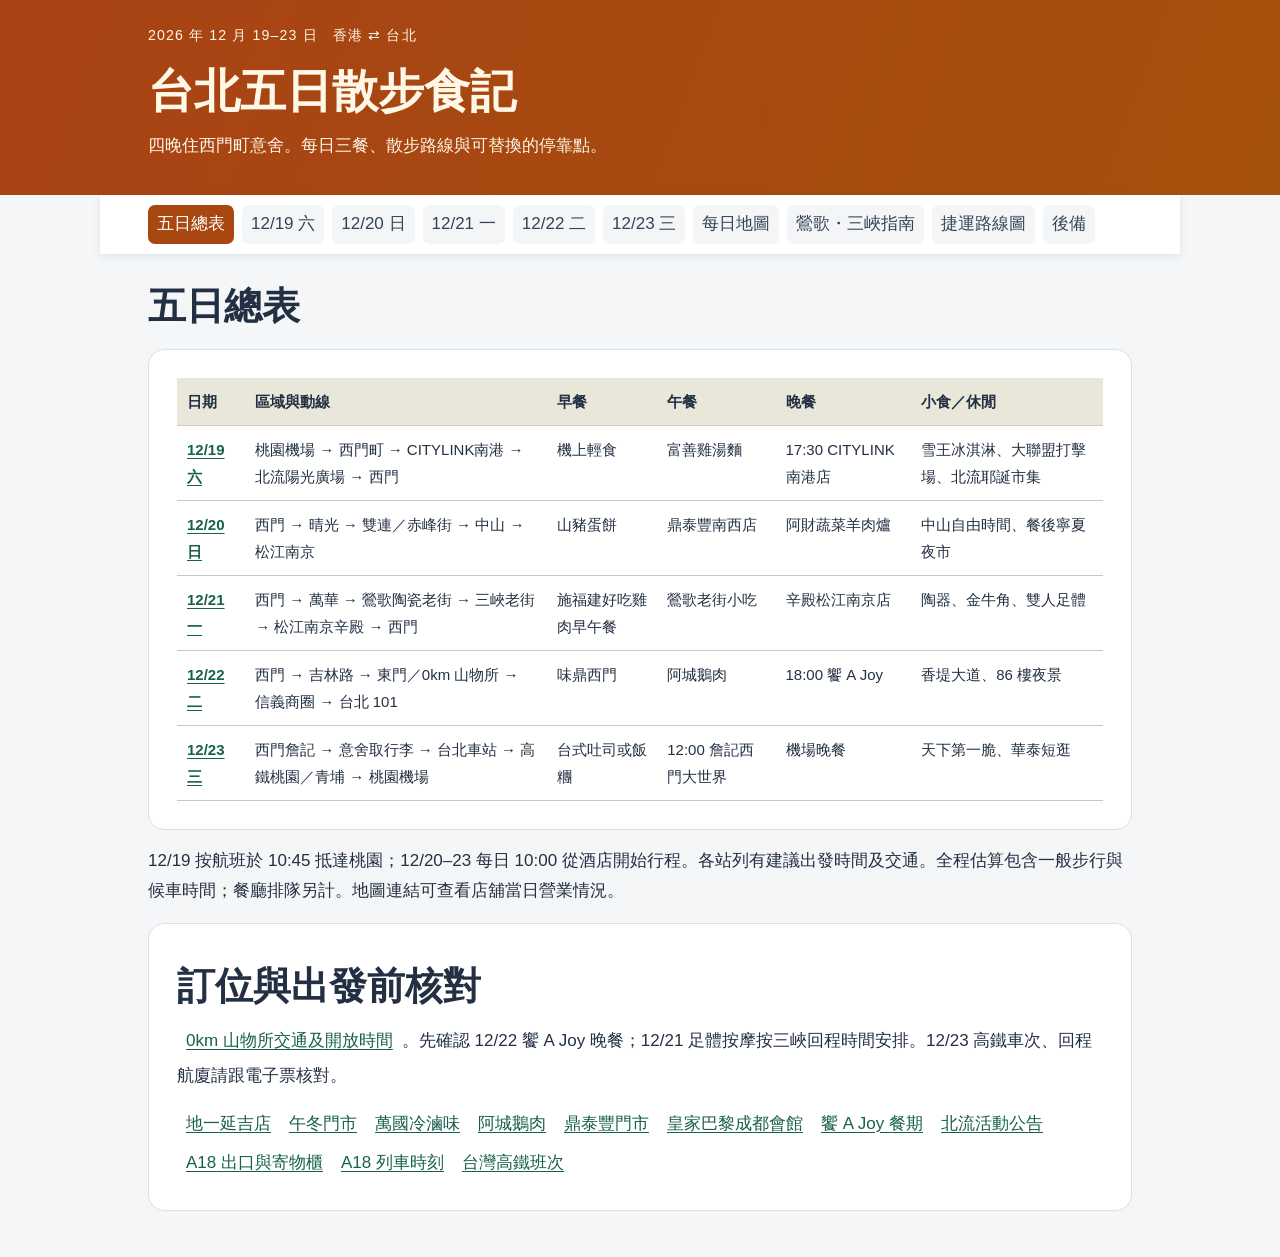
==== index.html @ 7e97ac9b "Add early Nangang CITYLINK dinner and TMC Christmas market on arrival day" ====
<!doctype html><html lang="zh-Hant"><head><meta charset="utf-8"><meta name="viewport" content="width=device-width, initial-scale=1"><title>台北五日散步食記｜逐站行程</title><style>
*{box-sizing:border-box}body{margin:0;background:#faf7ef;color:#233e35;font:17px/1.8 "PingFang TC",sans-serif}header{background:#19473c;color:#fff8e7;border-bottom:6px solid #cb9257}main,.wrap,nav{max-width:1080px;margin:auto;padding:30px clamp(16px,4vw,48px)}h1,h2,h3{line-height:1.35}h1{font-size:clamp(38px,6vw,66px);margin:.2em 0}h2{font-size:clamp(25px,4vw,38px);margin:.25em 0}h3{font-size:21px;margin:.2em 0}p{margin:.35em 0 .8em}nav{display:flex;flex-wrap:wrap;gap:8px;padding-top:12px;padding-bottom:12px}nav a,.maps a,footer a{display:inline-block;padding:4px 9px}a{color:#17604d;text-underline-offset:3px}nav a{background:#e7ede4;border-radius:4px}table{width:100%;border-collapse:collapse;text-align:left;font-size:15px}th,td{padding:10px;border-bottom:1px solid #c9cabb;vertical-align:top}thead{background:#e9e6da}.scroll{overflow:auto}section{margin:48px 0}.route{color:#4c6557}.stop{display:grid;grid-template-columns:155px 1fr;gap:16px;padding:16px 0;border-top:1px solid #c9cabb}.when{font-weight:700;color:#814821}.area{font-size:14px}.maps{font-size:14px}.maps a{padding-left:0}footer{border-top:2px solid #19473c}small{letter-spacing:.08em}@media(max-width:600px){.stop{display:block}.area,.when{display:inline-block;margin-right:8px}td,th{min-width:90px}td:nth-child(2){min-width:180px}}@media print{nav,.maps,footer{display:none}.stop{break-inside:avoid}}
</style><meta name="robots" content="noindex, nofollow"><link rel="stylesheet" href="guide.css"><link rel="stylesheet" href="vendor/leaflet.css"></head><body><header><div class="wrap"><small>2026 年 12 月 19–23 日　香港 ⇄ 台北</small><h1>台北五日散步食記</h1><p>四晚住西門町意舍。每日三餐、散步路線與可替換的停靠點。</p></div></header><nav aria-label="行程導覽"><a href="#overview">五日總表</a>
<a href="#d1">12/19 六</a>
<a href="#d2">12/20 日</a>
<a href="#d3">12/21 一</a>
<a href="#d4">12/22 二</a>
<a href="#d5">12/23 三</a>
<a href="#map">每日地圖</a><a href="#oldstreets">鶯歌・三峽指南</a><a href="#metro">捷運路線圖</a><a href="#backup">後備</a></nav><main><h2 id="overview">五日總表</h2><div class="scroll"><table><thead><tr><th>日期</th><th>區域與動線</th><th>早餐</th><th>午餐</th><th>晚餐</th><th>小食／休閒</th></tr></thead><tbody>
<tr><th><a href="#d1">12/19 六</a></th><td>桃園機場 → 西門町 → CITYLINK南港 → 北流陽光廣場 → 西門</td><td>機上輕食</td><td>富善雞湯麵</td><td>17:30 CITYLINK南港店</td><td>雪王冰淇淋、大聯盟打擊場、北流耶誕市集</td></tr>
<tr><th><a href="#d2">12/20 日</a></th><td>西門 → 晴光 → 雙連／赤峰街 → 中山 → 松江南京</td><td>山豬蛋餅</td><td>鼎泰豐南西店</td><td>阿財蔬菜羊肉爐</td><td>中山自由時間、餐後寧夏夜市</td></tr>
<tr><th><a href="#d3">12/21 一</a></th><td>西門 → 萬華 → 鶯歌陶瓷老街 → 三峽老街 → 松江南京辛殿 → 西門</td><td>施福建好吃雞肉早午餐</td><td>鶯歌老街小吃</td><td>辛殿松江南京店</td><td>陶器、金牛角、雙人足體</td></tr>
<tr><th><a href="#d4">12/22 二</a></th><td>西門 → 吉林路 → 東門／0km 山物所 → 信義商圈 → 台北 101</td><td>味鼎西門</td><td>阿城鵝肉</td><td>18:00 饗 A Joy</td><td>香堤大道、86 樓夜景</td></tr>
<tr><th><a href="#d5">12/23 三</a></th><td>西門詹記 → 意舍取行李 → 台北車站 → 高鐵桃園／青埔 → 桃園機場</td><td>台式吐司或飯糰</td><td>12:00 詹記西門大世界</td><td>機場晚餐</td><td>天下第一脆、華泰短逛</td></tr>
</tbody></table></div><p>12/19 按航班於 10:45 抵達桃園；12/20–23 每日 10:00 從酒店開始行程。各站列有建議出發時間及交通。全程估算包含一般步行與候車時間；餐廳排隊另計。地圖連結可查看店舖當日營業情況。</p>
<section id="d1"><small>12 月 19 日・星期六</small><h2>西門町打棒球，南港晚餐與北流耶誕小鎮</h2><p class="route">桃園機場 → 西門町 → CITYLINK南港 → 北流陽光廣場 → 西門</p>
<div class="stop"><div><span class="when">10:45–13:00</span><div class="area">桃園 → 西門</div></div><div><h3>抵台、寄行李</h3><p class="transit"><strong>10:45 落機</strong>　入境及取行李預留 45–75 分鐘。到 A12／A13 搭機捷直達車至 A1，車程約 35／39 分鐘；再搭的士往意舍。連候車及步行，從機場車站到酒店預留 65–90 分鐘。若遲過 13:00 到酒店，順延午餐及縮短散步。</p><p>早餐在機上解決，入境後若肚餓可買飯糰。從抵達航廈搭機場捷運往 A1 台北車站；拖大行李可直接轉的士到意舍。先寄存，按酒店通知取房。</p><div class="maps"><a href="https://www.google.com/maps/search/?api=1&amp;query=%E5%8F%B0%E5%8C%97%E8%A5%BF%E9%96%80%E7%94%BA%E6%84%8F%E8%88%8D%E9%85%92%E5%BA%97">↗ 台北西門町意舍酒店</a> </div></div></div>
<div class="stop"><div><span class="when">13:00–14:00</span><div class="area">萬華・昆明街</div></div><div><h3>富善雞湯麵</h3><p class="transit">13:00 從意舍出發｜步行到昆明街富善約 5–10 分鐘。</p><p>在酒店附近吃第一餐。兩人可各點雞湯麵，配一碟青菜；若入境較慢，保留午餐，可縮短雪王停留時間。</p><div class="maps"><a href="https://www.google.com/maps/search/?api=1&amp;query=%E5%AF%8C%E5%96%84%E9%9B%9E%E6%B9%AF%E9%BA%B5%E8%88%96%20%E6%98%86%E6%98%8E%E5%BA%97">↗ 富善雞湯麵舖 昆明店</a> </div></div></div>
<div class="stop"><div><span class="when">14:00–14:30</span><div class="area">中正・武昌街</div></div><div><h3>雪王冰淇淋</h3><p class="transit"><strong>14:00 離開富善</strong>　步行約 10–15 分鐘到雪王。</p><p>兩人可分一球，想試鹹味可先問當日口味。</p><div class="maps"><a href="https://www.google.com/maps/search/?api=1&amp;query=%E9%9B%AA%E7%8E%8B%E5%86%B0%E6%B7%87%E6%B7%8B">↗ 雪王冰淇淋</a></div></div></div>
<div class="stop"><div><span class="when">14:45–16:15</span><div class="area">萬華・西門町</div></div><div><h3>大聯盟棒壘球打擊場</h3><p class="transit"><strong>14:30 離開雪王</strong>　步行約 10–15 分鐘到峨眉街 52 號，乘電梯上 8 樓。</p><p>預留 90 分鐘輪流試打棒球或壘球，亦可玩九宮格投球。當日開放時間及場次以店方公告為準。</p><div class="maps"><a href="https://www.google.com/maps/search/?api=1&amp;query=%E5%A4%A7%E8%81%AF%E7%9B%9F%E6%A3%92%E5%A3%98%E7%90%83%E6%89%93%E6%93%8A%E5%A0%B4%20%E5%8F%B0%E5%8C%97%E5%B8%82%E8%90%AC%E8%8F%AF%E5%8D%80%E5%B3%A8%E7%9C%89%E8%A1%9752%E8%99%9F8%E6%A8%93">↗ 大聯盟棒壘球打擊場（峨眉街 52 號 8 樓）</a></div></div></div>
<div class="stop"><div><span class="when">16:15–17:30</span><div class="area">西門 → 南港</div></div><div><h3>回房小休，再搭捷運去南港</h3><p class="transit">16:15 離開打擊場，步行約 5–10 分鐘回意舍。約 16:40 出發往西門站，搭板南線往南港展覽館方向至南港站，連步行及候車預留 40–50 分鐘。</p><p>先回酒店辦入住、放低物品，再出發。CITYLINK 與南港車站相連，抵站後按商場指示前往。</p><div class="maps"><a href="https://www.google.com/maps/search/?api=1&amp;query=CITYLINK%E5%8D%97%E6%B8%AF%E5%BA%97">↗ CITYLINK南港店</a></div></div></div>
<div class="stop"><div><span class="when">17:30–18:30</span><div class="area">南港・CITYLINK</div></div><div><h3>CITYLINK 南港店早晚餐</h3><p class="transit">南港站出閘後步行約 5–10 分鐘進入商場餐飲樓層。</p><p>約一小時吃早晚餐，餐廳待選；若與朋友同行，可直接約在商場會合。想快食可選美食街，留時間逛市集。</p><div class="maps"><a href="https://www.google.com/maps/search/?api=1&amp;query=CITYLINK%E5%8D%97%E6%B8%AF%E5%BA%97">↗ CITYLINK南港店</a></div></div></div>
<div class="stop"><div><span class="when">18:30–21:00</span><div class="area">南港・北流陽光廣場</div></div><div><h3>北流耶誕小鎮</h3><p class="transit">18:30 離開 CITYLINK，步行到臺北流行音樂中心陽光廣場，預留約 15–20 分鐘。按當日入口指示入場。</p><p>按你提供的活動資料，2026 市集於 12/19（六）及 12/20（日）13:00–22:00 在陽光廣場舉行。預留約兩小時逛文創、美食餐車與園區，演出時間及入場安排按主辦公布。</p><div class="maps"><a href="https://www.google.com/maps/search/?api=1&amp;query=%E8%87%BA%E5%8C%97%E6%B5%81%E8%A1%8C%E9%9F%B3%E6%A8%82%E4%B8%AD%E5%BF%83%20%E9%99%BD%E5%85%89%E5%BB%A3%E5%A0%B4">↗ 臺北流行音樂中心 陽光廣場</a></div></div></div>
<div class="stop"><div><span class="when">21:00–22:00</span><div class="area">南港 → 西門</div></div><div><h3>搭板南線返意舍</h3><p class="transit">21:00 從北流出發，步行約 10–15 分鐘到昆陽站，搭板南線往頂埔方向直達西門，再步行回意舍。全程約 45–60 分鐘。</p><p>若仍有精神可逛至 22:00 市集結束，預計約 23:00 回酒店。</p><div class="maps"><a href="https://www.google.com/maps/search/?api=1&amp;query=%E6%8D%B7%E9%81%8B%E6%98%86%E9%99%BD%E7%AB%99">↗ 捷運昆陽站</a></div></div></div><a href="#overview">↑ 返回五日總表</a></section>
<section id="d2"><small>12 月 20 日・星期日</small><h2>晴光蛋餅、赤峰街與鼎泰豐南西店</h2><p class="route">西門 → 晴光 → 雙連／赤峰街 → 中山 → 松江南京 → 寧夏夜市 → 西門</p>
<div class="stop"><div><span class="when">10:00–11:05</span><div class="area">中山・晴光市場</div></div><div><h3>山豬蛋餅</h3><p class="transit"><strong>10:00 意舍出發</strong>　搭的士到晴光市場農安街入口，再步行至山豬蛋餅，全程約 20–35 分鐘。</p><p>從西門乘的士到晴光市場農安街 2 巷。兩人分厚蛋餅，喜歡辣可把辣椒另放；配豆漿後逛市場。早餐後前往雙連，沿赤峰街往中山站散步。</p><div class="maps"><a href="https://www.google.com/maps/search/?api=1&amp;query=%E5%B1%B1%E8%B1%AC%E8%9B%8B%E9%A4%85%20%E8%BE%B2%E5%AE%89%E8%A1%97">↗ 山豬蛋餅 農安街</a> </div></div></div>
<div class="stop"><div><span class="when">11:05–12:15</span><div class="area">大同・中山／雙連</div></div><div><h3>赤峰街與心中山線形公園</h3><p class="transit"><strong>11:05 離開晴光市場</strong>　步行到民權西路站，搭紅線往象山方向一站至雙連，連步行及候車約 15–25 分鐘。</p><p>從雙連沿赤峰街向南走，再經心中山線形公園到中山站，留約 45 分鐘慢慢逛。若禾沐雪花冰已開門，可沿途分一份。</p><div class="maps"><a href="https://www.google.com/maps/search/?api=1&amp;query=%E5%BF%83%E4%B8%AD%E5%B1%B1%E7%B7%9A%E5%BD%A2%E5%85%AC%E5%9C%92">↗ 心中山線形公園</a></div></div></div>

<div class="stop"><div><span class="when">12:15–14:30</span><div class="area">中山・南京西路</div></div><div><h3>鼎泰豐南西店午餐</h3><p class="transit"><strong>12:15 到中山站</strong>　步行約 3–5 分鐘到南京西路 12 號新光三越南西店 1 館 B2，按現場指示取號。</p><p>週日預留候位及用餐時間，兩人可分小籠包、青菜及湯。</p><div class="maps"><a href="https://www.google.com/maps/search/?api=1&amp;query=%E9%BC%8E%E6%B3%B0%E8%B1%90%E5%8D%97%E8%A5%BF%E5%BA%97%20%E5%8F%B0%E5%8C%97%E5%8D%97%E4%BA%AC%E8%A5%BF%E8%B7%AF12%E8%99%9F">↗ 鼎泰豐南西店</a></div></div></div>
<div class="stop"><div><span class="when">午餐後至 17:15</span><div class="area">中山站附近</div></div><div><h3>中山自由時間</h3><p>按午餐候位時間同體力，在附近飲杯咖啡或休息。</p></div></div>

<div class="stop"><div><span class="when">17:15–20:30</span><div class="area">中山・長安東路</div></div><div><h3>阿財蔬菜羊肉爐</h3><p class="transit">17:15 從中山站附近步行約 15–25 分鐘到長安東路一段 58 號；四平街方向則從松江南京站步行前往。</p><p>目標 18:00 晚餐，冬季週末預留候位時間。兩人可先點小鍋菜心羊，再按胃口加麵線。餐後前往寧夏夜市。</p><div class="maps"><a href="https://www.google.com/maps/search/?api=1&amp;query=%E9%98%BF%E8%B2%A1%E8%94%AC%E8%8F%9C%E7%BE%8A%E8%82%89%E7%88%90%20%E9%95%B7%E5%AE%89%E6%9D%B1%E8%B7%AF%E4%B8%80%E6%AE%B558%E8%99%9F">↗ 阿財蔬菜羊肉爐 長安東路一段58號</a></div></div></div>
<div class="stop"><div><span class="when">20:30–22:00</span><div class="area">大同・寧夏路</div></div><div><h3>寧夏夜市</h3><p class="transit"><strong>20:30 離開阿財</strong>　建議搭的士到寧夏夜市民生西路入口，約 10–20 分鐘。想散步可向西走，預留約 25–35 分鐘。</p><p>沿寧夏路慢慢逛，晚餐後兩人可分一兩款小食，例如芋丸、蚵仔煎或甜湯，按現場排隊情況選擇。</p><p class="transit"><strong>約 22:00 回酒店</strong>　搭的士到西門町意舍約 10–20 分鐘。搭捷運可步行到中山站，綠線往新店方向到西門，連步行及候車預留 25–40 分鐘。</p><div class="maps"><a href="https://www.google.com/maps/search/?api=1&amp;query=寧夏夜市民生西路入口">↗ 寧夏夜市</a></div></div></div>
<a href="#overview">↑ 返回五日總表</a></section>
<section id="d3"><small>12 月 21 日・星期一</small><h2>鶯歌看陶器，三峽逛老街</h2><p><a href="#oldstreets">查看雙老街詳細玩法與交通</a></p><p class="route">西門 → 萬華 → 鶯歌陶瓷老街 → 三峽老街 → 松江南京辛殿 → 西門</p>
<div class="stop"><div><span class="when">10:00–11:05</span><div class="area">萬華・環河南路</div></div><div><h3>施福建好吃雞肉</h3><p class="transit">10:00 從意舍步行約 15–20 分鐘，到環河南路一段 25 巷 4 號。</p><p>點白斬雞切盤、雞油飯和湯當早午餐，再從萬華站搭火車，省去折返台北車站。</p><div class="maps"><a href="https://www.google.com/maps/search/?api=1&amp;query=%E6%96%BD%E7%A6%8F%E5%BB%BA%E5%A5%BD%E5%90%83%E9%9B%9E%E8%82%89%20%E8%90%AC%E8%8F%AF">↗ 施福建好吃雞肉 萬華</a></div></div></div>
<div class="stop"><div><span class="when">11:05–12:25</span><div class="area">萬華 → 鶯歌</div></div><div><h3>搭台鐵到鶯歌</h3><p class="transit">步行或短程的士到萬華車站，預留 10–25 分鐘。選停靠鶯歌的南下區間車，估算車程 25–35 分鐘，另留候車時間。</p><p>出鶯歌站後步行約 10–15 分鐘往陶瓷老街。實際出發時間跟當日台鐵班表。</p><div class="maps"><a href="https://www.google.com/maps/search/?api=1&amp;query=%E8%87%BA%E9%90%B5%E9%B6%AF%E6%AD%8C%E8%BB%8A%E7%AB%99">↗ 臺鐵鶯歌車站</a></div></div></div>
<div class="stop"><div><span class="when">12:25–14:15</span><div class="area">新北・鶯歌</div></div><div><h3>鶯歌陶瓷老街</h3><p class="transit">由火車站步行至尖山埔路一帶，沿街順遊。</p><p>逛陶杯、茶具和陶藝店，餓了可在老街吃碗麵或小吃。週一部分店舖休息，揀當日有開的店。</p><div class="maps"><a href="https://www.google.com/maps/search/?api=1&amp;query=%E9%B6%AF%E6%AD%8C%E9%99%B6%E7%93%B7%E8%80%81%E8%A1%97">↗ 鶯歌陶瓷老街</a></div></div></div>
<div class="stop"><div><span class="when">14:15–17:10</span><div class="area">鶯歌 → 三峽</div></div><div><h3>三峽老街與祖師廟</h3><p class="transit">14:15 從陶瓷老街走到三鶯線陶瓷老街站，搭往頂埔方向至三峽站，再沿民生街步行往老街。連步行及候車估算 35–50 分鐘；想省腳程可搭的士約 20–35 分鐘。</p><p>約 15:00 到老街，沿民權街紅磚騎樓看門楣、逛藍染與茶店，再到清水祖師廟看石雕、三峽河畔休息。分一個金牛角，17:10 前起程。</p><div class="maps"><a href="https://www.google.com/maps/search/?api=1&amp;query=%E4%B8%89%E5%B3%BD%E8%80%81%E8%A1%97%20%E5%92%8C%E5%B9%B3%E8%A1%97">↗ 三峽老街 和平街</a></div></div></div>

<div class="stop"><div><span class="when">17:10–19:00</span><div class="area">三峽 → 松江南京</div></div><div><h3>回台北吃晚餐</h3><p class="transit">17:10 離開老街，步行到三峽站，搭三鶯線往頂埔，轉板南線往南港展覽館至西門，再轉綠線往松山至松江南京。連步行、候車及轉線估算 90–105 分鐘，目標 18:40–18:55 到店。</p><p>以 19:00 辛殿晚餐倒推，17:10 為離開老街時間。若想多看黃昏街景，可把的士到頂埔站作後備，仍須按當日路況預留時間。</p><div class="maps"><a href="https://www.google.com/maps/search/?api=1&amp;query=捷運三峽站">↗ 三峽站</a></div></div></div>
<div class="stop"><div><span class="when">19:00–21:00</span><div class="area">中山・松江南京</div></div><div><h3>辛殿麻辣鍋・松江南京店</h3><p class="transit">由松江南京站步行赴餐，預留約 5–10 分鐘。用餐後搭綠線直返西門，連步行約 25–40 分鐘。</p><p>兩人火鍋放題晚餐，先確認訂位及店家用餐時限。</p><div class="maps"><a href="https://www.google.com/maps/search/?api=1&amp;query=辛殿麻辣鍋松江南京店">↗ 辛殿松江南京店</a></div></div></div>
<div class="stop"><div><span class="when">22:00–23:00</span><div class="area">萬華・成都路</div></div><div><h3>雙人足體按摩</h3><p class="transit">約 21:45 從意舍步行到成都路會館，預留 5–10 分鐘。以實際回城時間預約兩個同時段。</p><p>首選皇家巴黎成都會館（成都路 67、69 號），預約兩個同時段，選約 45–60 分鐘足底或肩頸。另可比較筋武門昆明館／漢中館的中式按壓，或元氣養生會館的足浴。飯後先慢走，完場步行回意舍。</p><div class="maps"><a href="https://www.google.com/maps/search/?api=1&amp;query=%E7%9A%87%E5%AE%B6%E5%B7%B4%E9%BB%8E%20%E6%88%90%E9%83%BD%E6%9C%83%E9%A4%A8">↗ 皇家巴黎 成都會館</a> <a href="https://www.google.com/maps/search/?api=1&amp;query=%E7%AD%8B%E6%AD%A6%E9%96%80%20%E8%A5%BF%E9%96%80">↗ 筋武門 西門</a> <a href="https://www.google.com/maps/search/?api=1&amp;query=%E5%85%83%E6%B0%A3%E9%A4%8A%E7%94%9F%E6%9C%83%E9%A4%A8%20%E8%A5%BF%E9%96%80">↗ 元氣養生會館 西門</a> </div></div></div>
<a href="#overview">↑ 返回五日總表</a></section>
<section id="d4"><small>12 月 22 日・星期二</small><h2>西門早餐、吉林路鵝肉與信義夜景</h2><p class="route">西門 → 吉林路 → 東門／0km 山物所 → 信義商圈 → 台北 101</p>
<div class="stop"><div><span class="when">10:00–11:10</span><div class="area">萬華・漢口街</div></div><div><h3>味鼎西門早餐</h3><p class="transit"><strong>10:00 意舍出發</strong>　步行到漢口街味鼎約 5–10 分鐘。</p><p>漢口街二段 18 號吃蛋餅配豆漿。兩人可分一份肉鬆蛋餅，再選飯糰；午餐想早點吃就各留半份胃口。</p><div class="maps"><a href="https://www.google.com/maps/search/?api=1&amp;query=%E5%91%B3%E9%BC%8E%E8%A5%BF%E9%96%80">↗ 味鼎西門</a> </div></div></div>
<div class="stop"><div><span class="when">11:30–13:15</span><div class="area">中山・吉林路</div></div><div><h3>阿城鵝肉</h3><p class="transit"><strong>11:30 從西門出發</strong>　從味鼎附近搭的士到吉林路阿城約 20–35 分鐘，預留候位時間。</p><p>到吉林路後，預留候位時間。兩人點煙燻鵝肉小份、鵝油拌飯及時蔬。</p><div class="maps"><a href="https://www.google.com/maps/search/?api=1&amp;query=%E9%98%BF%E5%9F%8E%E9%B5%9D%E8%82%89%20%E5%90%89%E6%9E%97%E8%B7%AF162%E8%99%9F">↗ 阿城鵝肉 吉林路162號</a> </div></div></div>
<div class="stop"><div><span class="when">13:15–15:10</span><div class="area">大安・東門</div></div><div><h3>0km 山物所</h3><p class="transit"><strong>13:15 離開阿城</strong>　步行到行天宮站，搭橘線往南勢角方向直達東門，由 5 號出口再走約 10 分鐘。全程約 25–35 分鐘。</p><p>由 5 號出口步行約 10 分鐘，到金山南路二段 203 巷 21 號。預留約 50 分鐘看山林課木造宿舍、逛選品店，各棟 12 月開放安排以園方公告為準。</p><div class="maps"><a href="https://www.google.com/maps/search/?api=1&amp;query=0km%E5%B1%B1%E7%89%A9%E6%89%80%20%E5%8F%B0%E5%8C%97">↗ 0km山物所 台北</a></div></div></div>

<div class="stop"><div><span class="when">15:10–17:00</span><div class="area">信義・香堤大道</div></div><div><h3>百貨連廊、拍照與咖啡</h3><p class="transit"><strong>15:10 離開山物所</strong>　步行回東門站，搭紅線往象山至台北101／世貿站，再步行到香堤大道，全程約 35–50 分鐘。</p><p>由 101 向信義新天地及香堤大道散步，回程拍 101 街景。下午安排一段坐下休息的時間；雨天走百貨及連廊。聖誕樹位置與亮燈時間按當季公告。</p><div class="maps"><a href="https://www.google.com/maps/search/?api=1&amp;query=%E9%A6%99%E5%A0%A4%E5%A4%A7%E9%81%93%20%E5%8F%B0%E5%8C%97">↗ 香堤大道 台北</a> </div></div></div>
<div class="stop"><div><span class="when">17:15–21:30</span><div class="area">信義・台北 101</div></div><div><h3>18:00 饗 A Joy 晚餐</h3><p class="transit"><strong>17:00 從香堤大道折返</strong>　步行往台北 101 辦公大樓入口約 10–20 分鐘，目標 17:20 前到一樓，預留報到及上樓時間。以訂位通知為準。</p><p>先回信義路五段 7 號辦公大樓入口，按訂位通知到指定櫃檯報到及搭電梯。86 樓用餐，天氣許可可看盆地夜景。餐廳官方晚餐時段為 18:00–21:30；訂位仍須自行確認。</p><div class="maps"><a href="https://www.google.com/maps/search/?api=1&amp;query=%E9%A5%97%20A%20Joy%20%E5%8F%B0%E5%8C%97101">↗ 饗 A Joy 台北101</a> </div></div></div>
<div class="stop"><div><span class="when">餐後</span><div class="area">信義 → 西門</div></div><div><h3>預留整晚給晚餐</h3><p class="transit"><strong>餐後約 21:30</strong>　台北101／世貿站搭紅線到台北車站，轉板南線一站到西門，再步行回意舍。全程約 35–50 分鐘。</p><p>用餐後直接回酒店休息。</p><div class="maps"><a href="https://www.google.com/maps/search/?api=1&amp;query=%E8%87%BA%E5%8C%97%E6%B5%81%E8%A1%8C%E9%9F%B3%E6%A8%82%E4%B8%AD%E5%BF%83">↗ 臺北流行音樂中心</a> </div></div></div>
<a href="#overview">↑ 返回五日總表</a></section>
<section id="d5"><small>12 月 23 日・星期三</small><h2>中午詹記火鍋，下午逛華泰</h2><p class="route">西門詹記 → 意舍取行李 → 台北車站 → 高鐵桃園／青埔 → 桃園機場</p>
<div class="stop"><div><span class="when">10:00–11:00</span><div class="area">萬華・西門町</div></div><div><h3>早餐、退房與手信</h3><p class="transit"><strong>10:00 意舍出發</strong>　早餐與手信安排在西門徒步區，單程約 5–15 分鐘；11:00 前回酒店辦理退房及寄存行李。</p><p>吃炭烤吐司或飯糰配豆漿，收拾行李後交酒店寄存。集中在西門買鳳梨酥、茶葉；想試天下第一脆，可到成都路找鮮奶脆皮甜甜圈，未開門就留給下次。</p><div class="maps"><a href="https://www.google.com/maps/search/?api=1&amp;query=%E5%A4%A9%E4%B8%8B%E7%AC%AC%E4%B8%80%E8%84%86%20%E9%AE%AE%E5%A5%B6%E8%84%86%E7%9A%AE%E7%94%9C%E7%94%9C%E5%9C%88%20%E8%A5%BF%E9%96%80">↗ 天下第一脆 鮮奶脆皮甜甜圈 西門</a> </div></div></div>
<div class="stop"><div><span class="when">12:00–14:00</span><div class="area">萬華・西門町</div></div><div><h3>詹記麻辣火鍋・西門大世界</h3><p class="transit"><strong>11:30 從意舍出發</strong>　步行約 15–25 分鐘，預留報到時間。午餐安排在 12:00，已預留兩小時用餐。</p><p>兩人可分鴨血、豆腐、肉片及蔬菜。12:00 為行程目標，訂位仍須自行確認。</p><div class="maps"><a href="https://www.google.com/maps/search/?api=1&amp;query=詹記麻辣火鍋西門大世界">↗ 詹記西門大世界</a> <a href="https://inline.app/booking/-KO9-zyZTRpTH7LNAe99/-NvFDHdbyHM7P2vbgoDP?language=zh-tw">店家訂位</a></div></div></div>
<div class="stop"><div><span class="when">14:00–16:00</span><div class="area">西門 → 桃園・青埔</div></div><div><h3>取行李，轉高鐵</h3><p class="transit"><strong>14:00 離店，步行約 15–25 分鐘回意舍取行李</strong>　的士往台北車站高鐵入口約 10–25 分鐘，另預 20–30 分鐘買票、找月台。選約 15:20 前後停桃園的南下班次，車程約 20–25 分鐘，以當日班表為準。</p><p>從意舍帶齊行李，乘的士到台北車站高鐵入口。選停桃園站的南下班次；抵達後循高鐵 6 號出口到華泰名品城。這一段包含候車及找寄物櫃時間。</p><div class="maps"><a href="https://www.google.com/maps/search/?api=1&amp;query=%E5%8F%B0%E7%81%A3%E9%AB%98%E9%90%B5%E5%8F%B0%E5%8C%97%E7%AB%99">↗ 台灣高鐵台北站</a> <a href="https://www.google.com/maps/search/?api=1&amp;query=%E8%8F%AF%E6%B3%B0%E5%90%8D%E5%93%81%E5%9F%8E">↗ 華泰名品城</a> </div></div></div>
<div class="stop"><div><span class="when">16:00–16:45</span><div class="area">中壢・華泰名品城</div></div><div><h3>購物、下午茶、取行李</h3><p class="transit"><strong>約 15:45 抵達高鐵桃園站</strong>　由 6 號出口步行至華泰約 5–10 分鐘，再預 10–15 分鐘找寄物櫃，約 16:00–16:10 開始短逛。</p><p>先看寄物櫃是否放得下行李，拍下櫃號，再挑想逛的品牌。只挑一間目標店或外帶咖啡；若到埗較遲，直接搭機捷往航廈；園區若有聖誕造景可沿途拍照，飄雪場次待公告。若大櫃已滿，縮短購物或直接去機場。</p><div class="maps"><a href="https://www.google.com/maps/search/?api=1&amp;query=%E8%8F%AF%E6%B3%B0%E5%90%8D%E5%93%81%E5%9F%8E%20%E6%A1%83%E5%9C%92">↗ 華泰名品城 桃園</a> </div></div></div>
<div class="stop"><div><span class="when">16:45–18:30</span><div class="area">青埔 A18 → 機場</div></div><div><h3>離開 Outlet 的時間界線</h3><p class="transit"><strong>16:45 取行李，17:00 離開華泰</strong>　步行到 A18 月台約 10–15 分鐘，候車預留 15 分鐘。搭往台北方向普通車到 A13／A12，車程約 15–20 分鐘；步行至航空公司櫃檯再預 10–15 分鐘。目標 18:30 前到櫃檯。</p><p>16:45 取行李，17:00 起步往 A18（華泰側為 2 號出口）。搭往台北方向、停靠機場的列車；按電子機票選 A12 第一航廈或 A13 第二航廈，目標 18:30 前到。</p><div class="maps"><a href="https://www.google.com/maps/search/?api=1&amp;query=%E6%A1%83%E5%9C%92%E6%A9%9F%E5%A0%B4%E6%8D%B7%E9%81%8B%20A18%20%E9%AB%98%E9%90%B5%E6%A1%83%E5%9C%92%E7%AB%99">↗ 桃園機場捷運 A18 高鐵桃園站</a> </div></div></div>
<div class="stop"><div><span class="when">18:30–21:40</span><div class="area">桃園機場</div></div><div><h3>辦理登機、晚餐、返港</h3><p class="transit"><strong>18:30 前到航空公司櫃檯</strong>　預留約 3 小時 10 分鐘至 21:40 起飛。完成寄艙、安檢及出境後，先看閘口和登機時間，再決定晚餐；步行時間以航廈當日顯示為準。</p><p>先辦寄艙、安檢及出境，再按登機閘口位置吃台式簡餐或麵食。原行程列 21:40 起飛；以機票和當日航班顯示為準。</p><div class="maps"><a href="https://www.google.com/maps/search/?api=1&amp;query=%E6%A1%83%E5%9C%92%E5%9C%8B%E9%9A%9B%E6%A9%9F%E5%A0%B4">↗ 桃園國際機場</a> </div></div></div>
<a href="#overview">↑ 返回五日總表</a></section>
<section id="map"><h2>每日路線地圖</h2><div id="map-days" aria-label="地圖日期"></div><p>數字按當日遊覽次序排列。虛線連接各站的大約位置；點選站點可查看交通時間及店家導航。</p><div id="route-map" aria-label="台北行程地圖"></div><div id="map-stops" aria-label="地圖站點"></div><div id="map-detail" aria-live="polite"></div></section><section id="oldstreets"><h2>鶯歌・三峽一日遊指南</h2><p class="route">西門意舍 → 施福建早午餐 → 萬華台鐵 → 鶯歌老街 → 三鶯線 → 三峽老街 → 三峽站 → 頂埔 → 西門 → 松江南京辛殿</p>
<h3>推薦路線與時間</h3><div class="scroll"><table><thead><tr><th>時間</th><th>安排與交通</th></tr></thead><tbody>
<tr><td>10:00–11:05</td><td>西門步行約 15–20 分鐘到施福建，用雞肉、雞油飯作早午餐。</td></tr>
<tr><td>11:05–12:25</td><td>步行或短程的士到萬華站，搭停靠鶯歌的南下區間車，車程估算 25–35 分鐘。加候車及步行到老街，預留約 80 分鐘。</td></tr>
<tr><td>12:25–14:15</td><td>鶯歌老街陶器店、輕食與咖啡。預留約 110 分鐘。</td></tr>
<tr><td>14:15–15:05</td><td>步行到陶瓷老街站，搭三鶯線往頂埔至三峽站，再走到老街，全程估算 35–50 分鐘。</td></tr>
<tr><td>15:05–17:10</td><td>祖師廟、民權街騎樓、金牛角及河畔休息。17:10 起步往車站。</td></tr>
<tr><td>17:10–19:00</td><td>三峽站 → 三鶯線頂埔 → 板南線西門 → 綠線松江南京，步行到辛殿。全程估算 90–105 分鐘。</td></tr>
<tr><td>19:00</td><td>辛殿麻辣鍋松江南京店晚餐，訂位需另行確認。</td></tr>
</tbody></table></div>
<p>去程由萬華上台鐵，可順接早午餐。如果由西門站直接出發，可搭板南線 5 站到板橋，再轉台鐵往鶯歌；連轉乘、候車及老街步行，估算約 60–85 分鐘。實際列車與捷運時間以當日官方班表為準。</p>
<h3>鶯歌老街點樣玩</h3><p>從鶯歌火車站往尖山埔路、重慶街一帶，先看陶瓷街屋與店舖。挑兩三間不同風格嘅陶器店，睇茶杯、飯碗、茶壺，買之前問清楚能否盛熱食、放微波爐，以及包裝方式。12:30 左右食少量麵食或小吃，之後找咖啡店坐低。</p>
<p>想親手做陶器，可預約一節約 60–90 分鐘手拉胚，並用佢替換部分逛店時間。事前問清楚燒製、釉色、運費同香港寄送安排，成品通常需要另行燒製及寄送。</p>
<p>陶瓷博物館可作雨天替換，預留約 60–90 分鐘，加上往返步行時間。官方一般每月第一個星期一休館，12/21 為第三個星期一，仍須查看臨時公告。新北市美術館通常星期一休館，當日適合以老街作主行程。</p><a href="https://www.google.com/maps/search/?api=1&amp;query=%E9%B6%AF%E6%AD%8C%E9%99%B6%E7%93%B7%E8%80%81%E8%A1%97">↗ 鶯歌陶瓷老街</a> · <a href="https://www.google.com/maps/search/?api=1&amp;query=%E6%96%B0%E5%8C%97%E5%B8%82%E7%AB%8B%E9%B6%AF%E6%AD%8C%E9%99%B6%E7%93%B7%E5%8D%9A%E7%89%A9%E9%A4%A8">↗ 新北市立鶯歌陶瓷博物館</a>
<h3>三峽老街點樣玩</h3><p>先走入清水祖師廟，用約 30 分鐘睇石柱、雕刻同廟宇工藝。再沿民權街紅磚拱廊慢行，抬頭看店面山牆及門楣，揀一兩間藍染、茶或手作店。預留 15–20 分鐘坐低喝茶，金牛角兩人分一個，晚餐前留返胃口。</p>
<p>河畔與長福橋一帶可用約 20 分鐘散步拍照，再向民生街出口折返三峽站。黃昏街景按當天天氣與店舖亮燈情況欣賞，17:10 起步回城。</p><a href="https://www.google.com/maps/search/?api=1&amp;query=%E4%B8%89%E5%B3%BD%E6%B8%85%E6%B0%B4%E7%A5%96%E5%B8%AB%E5%BB%9F">↗ 三峽清水祖師廟</a> · <a href="https://www.google.com/maps/search/?api=1&amp;query=%E4%B8%89%E5%B3%BD%E8%80%81%E8%A1%97%20%E6%B0%91%E6%AC%8A%E8%A1%97">↗ 三峽老街 民權街</a> · <a href="https://www.google.com/maps/search/?api=1&amp;query=%E4%B8%89%E5%B3%BD%E9%95%B7%E7%A6%8F%E6%A9%8B">↗ 三峽長福橋</a>
<h3>轉車與回程備選</h3><p>鶯歌往三峽以三鶯線串連，落三峽站後沿民生街往老街。帶陶器或腳攰時，可從老街搭的士到下一個老街，估算 20–35 分鐘。</p><p>回程以三峽站搭三鶯線至頂埔轉板南線。916 往永寧、910 往府中可作公車備選，但晚高峰須另留候車及塞車時間。</p>
<h3>官方資料</h3><p><a href="https://www.dorts.ntpc.gov.tw/news/indexInfo/1AldpDkNdLK7?page=2">三鶯線通車公告</a> · <a href="https://www.ntmetro.com.tw/">新北捷運路網與班距</a> · <a href="https://www.railway.gov.tw/">台鐵時刻查詢</a> · <a href="https://newtaipei.travel/zh-tw/tour/34">三峽老街遊</a> · <a href="https://www.culture.ntpc.gov.tw/ceramics_chi/xmdoc/cont?sid=0J305509573958412479&amp;sq=&amp;xsmsid=0J149336017112545740">陶博館 2026 休館日</a> · <a href="https://ntcart.museum/info.aspx">新北市美術館參觀資訊</a></p><a href="#d3">返回第三日行程</a></section><section id="metro"><h2>台北捷運官方路線圖</h2><p>來源為台北捷運官方路網圖頁，2026 年 11 月 10 日查閱。點選圖片可開啟原圖放大查看。</p><p><a href="https://web.metro.taipei/pages2026/WebRouteMap" target="_blank" rel="noopener">官方互動路網及各站時刻表</a> · <a href="https://www.metro.taipei/cp.aspx?n=73B51F32ED23C5E1" target="_blank" rel="noopener">官方路網資訊頁</a></p><a href="https://web.metro.taipei/img/all/metrotaipeimap.jpg" target="_blank" rel="noopener"><img src="https://web.metro.taipei/img/all/metrotaipeimap.jpg" alt="台北捷運官方路網圖，點選開啟大圖" loading="lazy" style="display:block;width:100%;height:auto"></a></section><section id="backup"><h2>後備行程</h2><h3>午冬 5.TUNG 千層酥</h3><p>若改日到大安區樂利路一帶，可兩人分一件千層酥配咖啡。</p><a href="https://www.google.com/maps/search/?api=1&amp;query=午冬5.TUNG樂利路">↗ 午冬5.TUNG</a><h3>大巨蛋外觀與廣場、松菸生態池與舊廠房</h3><p>若第三日遇雨想留在市區，可用這半日替換雙老街。西門搭板南線至國父紀念館站（約 25–35 分鐘），午餐可選延吉街地一牛肉麵，午後步行到松菸及 Garden City。</p><a href="https://www.google.com/maps/search/?api=1&amp;query=%E8%87%BA%E5%8C%97%E5%A4%A7%E5%B7%A8%E8%9B%8B">↗ 臺北大巨蛋</a> <a href="https://www.google.com/maps/search/?api=1&amp;query=%E6%9D%BE%E5%B1%B1%E6%96%87%E5%89%B5%E5%9C%92%E5%8D%80%20%E7%94%9F%E6%85%8B%E6%B1%A0">↗ 松山文創園區 生態池</a><h3>天下三絕牛肉麵</h3><p>大安東區後備午餐。若改行大巨蛋、松菸，可在忠孝復興一帶用餐，再搭板南線到國父紀念館站。</p><a href="https://www.google.com/maps/search/?api=1&amp;query=%E5%A4%A9%E4%B8%8B%E4%B8%89%E7%B5%95%E9%BA%B5%E9%A3%9F%E9%A4%A8%20%E5%8F%B0%E5%8C%97">↗ 天下三絕麵食館 台北</a><h3>金仙魯肉飯（台北松山店）</h3><p>信義區松山路 473 號。第四日若想以魯肉飯替換阿城鵝肉，安排在山物所之後、香堤大道之前；去永春一帶要另留交通時間。</p><a href="https://www.google.com/maps/search/?api=1&amp;query=%E9%87%91%E4%BB%99%E9%AD%AF%E8%82%89%E9%A3%AF%20%E6%9D%BE%E5%B1%B1%E8%B7%AF473%E8%99%9F">↗ 金仙魯肉飯 松山路473號</a><h3>大王具足蟲濃厚魚介雞白湯拉麵</h3><p>拉麵公子曾以限量熟客預約形式供應。12 月供應未確認，收到店家確認後才替換市區午餐。</p><a href="https://www.google.com/maps/search/?api=1&amp;query=%E6%8B%89%E9%BA%B5%E5%85%AC%E5%AD%90%20%E5%8F%B0%E5%8C%97">↗ 拉麵公子 台北</a><h3>阿義魯肉飯</h3><p>若第三日想改吃蚵仔魯肉蓋飯，可在華西街用早午餐，之後由萬華站往鶯歌。</p><a href="https://www.google.com/maps/search/?api=1&amp;query=阿義魯肉飯華西街">↗ 阿義魯肉飯</a><h3>長安東路熱炒</h3><p>若阿財現場等候太久，可在松江南京一帶改吃熱炒。</p><a href="https://www.google.com/maps/search/?api=1&amp;query=%E8%BE%9B%E6%AE%BF%E9%BA%BB%E8%BE%A3%E9%8D%8B%20%E6%9D%BE%E6%B1%9F%E5%8D%97%E4%BA%AC">↗ 辛殿麻辣鍋 松江南京</a><h3>四平街散步、咖啡休息</h3><p>第二日午餐後若想逛街，可由中山站搭綠線一站到松江南京，再步行到四平陽光商圈，全程約 15–25 分鐘。逛完可步行前往長安東路吃阿財羊肉爐。</p><a href="https://www.google.com/maps/search/?api=1&amp;query=%E5%9B%9B%E5%B9%B3%E9%99%BD%E5%85%89%E5%95%86%E5%9C%88%20%E5%8F%B0%E5%8C%97">↗ 四平陽光商圈 台北</a><h3>迪化街的老屋與書店</h3><p>若臨時想換一段散步，可從北門站步行到永樂市場，沿迪化街走到郭怡美書店，預留約一小時。</p><a href="https://www.google.com/maps/search/?api=1&amp;query=郭怡美書店">郭怡美書店地圖</a><h3>饌堂黑金滷肉飯（雙連店）</h3><p>若星期日臨時想換午餐，可從雙連站步行約 5–10 分鐘到雙連街 55 號，吃小碗黑金滷肉飯配滷蛋。</p><a href="https://order.quickclick.cc/tw/food/P_6JzeWbDYl/">饌堂雙連菜單</a> · <a href="https://www.google.com/maps/search/?api=1&amp;query=%E9%A5%8C%E5%A0%82%E9%BB%91%E9%87%91%E6%BB%B7%E8%82%89%E9%A3%AF%20%E9%9B%99%E9%80%A3%E5%BA%97">Google Maps</a></section><footer><h2>訂位與出發前核對</h2><p><a href="https://www.0km.com.tw/contact">0km 山物所交通及開放時間</a>。先確認 12/22 饗 A Joy 晚餐；12/21 足體按摩按三峽回程時間安排。12/23 高鐵車次、回程航廈請跟電子票核對。</p><a href="https://bonie.tw/diyigood-taiwanese-beef-noodle-soup-taipei/">地一延吉店</a><a href="https://www.5-tung.com/about">午冬門市</a><a href="https://wanguo-luwei.com/">萬國冷滷味</a><a href="https://guide.michelin.com/tw/zh_TW/taipei-region/taipei/restaurant/a-cheng-goose-zhongshan">阿城鵝肉</a><a href="https://www.dintaifung.com.tw/store.php">鼎泰豐門市</a><a href="https://www.royalpariscuhengdu.com.tw/m/412-1845-1508.php?Lang=zh-tw">皇家巴黎成都會館</a><a href="https://www.ajoy.com.tw/zh-TW/contact-us">饗 A Joy 餐期</a><a href="https://www.tmc.taipei/">北流活動公告</a><a href="https://www.tymetro.com.tw/tymetro-new/tw/_pages/travel-guide/A18">A18 出口與寄物櫃</a><a href="https://www.tymetro.com.tw/tymetro-new/tw/_pages/travel-guide/dep-A18">A18 列車時刻</a><a href="https://www.thsrc.com.tw/">台灣高鐵班次</a></footer></main><script src="vendor/leaflet.js"></script><script src="map.js"></script><script src="guide.js"></script></body></html>
---- guide.css ----
body { background:#f4f6f8; color:#233043 }
header { background:linear-gradient(110deg,#a94215,#a4510c); border:0 }
header .wrap { padding-block:20px }
header h1 { font-size:clamp(29px,4vw,46px) }
nav { position:sticky; top:0; z-index:2; background:white; flex-wrap:nowrap; overflow:auto; padding-block:10px; box-shadow:0 2px 8px #23304318 }
nav a { white-space:nowrap; background:#f3f5f7; border-radius:7px; text-decoration:none; color:#344357 }
nav a[aria-current] { background:#a94711; color:white }
main { padding-top:18px }
section,.scroll,footer { padding:clamp(14px,3vw,28px); background:white; border:1px solid #d8dfe6; border-radius:16px; margin:16px 0; scroll-margin-top:72px }
#overview { scroll-margin-top:72px }
.route { background:#273649; color:white; border-radius:8px; padding:10px 14px }
.when { color:#a64810 }
.maps a { color:#315778 }
@media print { [hidden]{display:block!important} }
.transit { background:#eff4f6; border-left:3px solid #507783; padding:9px 12px; font-size:.94em; }
#route-map { height:clamp(320px,50vh,520px); border-radius:12px; background:#e5ebe5; isolation:isolate }
#map-days,#map-stops { display:flex;flex-wrap:wrap;gap:7px;margin:14px 0 }
#map button { cursor:pointer }
#map-days button,#map-stops button { font:inherit;font-size:15px;padding:6px 11px;background:white;border:1px solid #c2cbd1;border-radius:7px }
#map button[aria-pressed=true] { background:#a94711;color:white }
.number-pin { background:#254a53;color:white;border:2px solid white;border-radius:50%;font:bold 14px/26px sans-serif;text-align:center;box-shadow:0 1px 4px #3338 }
.selected-pin { background:#ac4611 }
---- vendor/leaflet.css ----
/* required styles */

.leaflet-pane,
.leaflet-tile,
.leaflet-marker-icon,
.leaflet-marker-shadow,
.leaflet-tile-container,
.leaflet-pane > svg,
.leaflet-pane > canvas,
.leaflet-zoom-box,
.leaflet-image-layer,
.leaflet-layer {
	position: absolute;
	left: 0;
	top: 0;
	}
.leaflet-container {
	overflow: hidden;
	}
.leaflet-tile,
.leaflet-marker-icon,
.leaflet-marker-shadow {
	-webkit-user-select: none;
	   -moz-user-select: none;
	        user-select: none;
	  -webkit-user-drag: none;
	}
/* Prevents IE11 from highlighting tiles in blue */
.leaflet-tile::selection {
	background: transparent;
}
/* Safari renders non-retina tile on retina better with this, but Chrome is worse */
.leaflet-safari .leaflet-tile {
	image-rendering: -webkit-optimize-contrast;
	}
/* hack that prevents hw layers "stretching" when loading new tiles */
.leaflet-safari .leaflet-tile-container {
	width: 1600px;
	height: 1600px;
	-webkit-transform-origin: 0 0;
	}
.leaflet-marker-icon,
.leaflet-marker-shadow {
	display: block;
	}
/* .leaflet-container svg: reset svg max-width decleration shipped in Joomla! (joomla.org) 3.x */
/* .leaflet-container img: map is broken in FF if you have max-width: 100% on tiles */
.leaflet-container .leaflet-overlay-pane svg {
	max-width: none !important;
	max-height: none !important;
	}
.leaflet-container .leaflet-marker-pane img,
.leaflet-container .leaflet-shadow-pane img,
.leaflet-container .leaflet-tile-pane img,
.leaflet-container img.leaflet-image-layer,
.leaflet-container .leaflet-tile {
	max-width: none !important;
	max-height: none !important;
	width: auto;
	padding: 0;
	}

.leaflet-container img.leaflet-tile {
	/* See: https://bugs.chromium.org/p/chromium/issues/detail?id=600120 */
	mix-blend-mode: plus-lighter;
}

.leaflet-container.leaflet-touch-zoom {
	-ms-touch-action: pan-x pan-y;
	touch-action: pan-x pan-y;
	}
.leaflet-container.leaflet-touch-drag {
	-ms-touch-action: pinch-zoom;
	/* Fallback for FF which doesn't support pinch-zoom */
	touch-action: none;
	touch-action: pinch-zoom;
}
.leaflet-container.leaflet-touch-drag.leaflet-touch-zoom {
	-ms-touch-action: none;
	touch-action: none;
}
.leaflet-container {
	-webkit-tap-highlight-color: transparent;
}
.leaflet-container a {
	-webkit-tap-highlight-color: rgba(51, 181, 229, 0.4);
}
.leaflet-tile {
	filter: inherit;
	visibility: hidden;
	}
.leaflet-tile-loaded {
	visibility: inherit;
	}
.leaflet-zoom-box {
	width: 0;
	height: 0;
	-moz-box-sizing: border-box;
	     box-sizing: border-box;
	z-index: 800;
	}
/* workaround for https://bugzilla.mozilla.org/show_bug.cgi?id=888319 */
.leaflet-overlay-pane svg {
	-moz-user-select: none;
	}

.leaflet-pane         { z-index: 400; }

.leaflet-tile-pane    { z-index: 200; }
.leaflet-overlay-pane { z-index: 400; }
.leaflet-shadow-pane  { z-index: 500; }
.leaflet-marker-pane  { z-index: 600; }
.leaflet-tooltip-pane   { z-index: 650; }
.leaflet-popup-pane   { z-index: 700; }

.leaflet-map-pane canvas { z-index: 100; }
.leaflet-map-pane svg    { z-index: 200; }

.leaflet-vml-shape {
	width: 1px;
	height: 1px;
	}
.lvml {
	behavior: url(#default#VML);
	display: inline-block;
	position: absolute;
	}


/* control positioning */

.leaflet-control {
	position: relative;
	z-index: 800;
	pointer-events: visiblePainted; /* IE 9-10 doesn't have auto */
	pointer-events: auto;
	}
.leaflet-top,
.leaflet-bottom {
	position: absolute;
	z-index: 1000;
	pointer-events: none;
	}
.leaflet-top {
	top: 0;
	}
.leaflet-right {
	right: 0;
	}
.leaflet-bottom {
	bottom: 0;
	}
.leaflet-left {
	left: 0;
	}
.leaflet-control {
	float: left;
	clear: both;
	}
.leaflet-right .leaflet-control {
	float: right;
	}
.leaflet-top .leaflet-control {
	margin-top: 10px;
	}
.leaflet-bottom .leaflet-control {
	margin-bottom: 10px;
	}
.leaflet-left .leaflet-control {
	margin-left: 10px;
	}
.leaflet-right .leaflet-control {
	margin-right: 10px;
	}


/* zoom and fade animations */

.leaflet-fade-anim .leaflet-popup {
	opacity: 0;
	-webkit-transition: opacity 0.2s linear;
	   -moz-transition: opacity 0.2s linear;
	        transition: opacity 0.2s linear;
	}
.leaflet-fade-anim .leaflet-map-pane .leaflet-popup {
	opacity: 1;
	}
.leaflet-zoom-animated {
	-webkit-transform-origin: 0 0;
	    -ms-transform-origin: 0 0;
	        transform-origin: 0 0;
	}
svg.leaflet-zoom-animated {
	will-change: transform;
}

.leaflet-zoom-anim .leaflet-zoom-animated {
	-webkit-transition: -webkit-transform 0.25s cubic-bezier(0,0,0.25,1);
	   -moz-transition:    -moz-transform 0.25s cubic-bezier(0,0,0.25,1);
	        transition:         transform 0.25s cubic-bezier(0,0,0.25,1);
	}
.leaflet-zoom-anim .leaflet-tile,
.leaflet-pan-anim .leaflet-tile {
	-webkit-transition: none;
	   -moz-transition: none;
	        transition: none;
	}

.leaflet-zoom-anim .leaflet-zoom-hide {
	visibility: hidden;
	}


/* cursors */

.leaflet-interactive {
	cursor: pointer;
	}
.leaflet-grab {
	cursor: -webkit-grab;
	cursor:    -moz-grab;
	cursor:         grab;
	}
.leaflet-crosshair,
.leaflet-crosshair .leaflet-interactive {
	cursor: crosshair;
	}
.leaflet-popup-pane,
.leaflet-control {
	cursor: auto;
	}
.leaflet-dragging .leaflet-grab,
.leaflet-dragging .leaflet-grab .leaflet-interactive,
.leaflet-dragging .leaflet-marker-draggable {
	cursor: move;
	cursor: -webkit-grabbing;
	cursor:    -moz-grabbing;
	cursor:         grabbing;
	}

/* marker & overlays interactivity */
.leaflet-marker-icon,
.leaflet-marker-shadow,
.leaflet-image-layer,
.leaflet-pane > svg path,
.leaflet-tile-container {
	pointer-events: none;
	}

.leaflet-marker-icon.leaflet-interactive,
.leaflet-image-layer.leaflet-interactive,
.leaflet-pane > svg path.leaflet-interactive,
svg.leaflet-image-layer.leaflet-interactive path {
	pointer-events: visiblePainted; /* IE 9-10 doesn't have auto */
	pointer-events: auto;
	}

/* visual tweaks */

.leaflet-container {
	background: #ddd;
	outline-offset: 1px;
	}
.leaflet-container a {
	color: #0078A8;
	}
.leaflet-zoom-box {
	border: 2px dotted #38f;
	background: rgba(255,255,255,0.5);
	}


/* general typography */
.leaflet-container {
	font-family: "Helvetica Neue", Arial, Helvetica, sans-serif;
	font-size: 12px;
	font-size: 0.75rem;
	line-height: 1.5;
	}


/* general toolbar styles */

.leaflet-bar {
	box-shadow: 0 1px 5px rgba(0,0,0,0.65);
	border-radius: 4px;
	}
.leaflet-bar a {
	background-color: #fff;
	border-bottom: 1px solid #ccc;
	width: 26px;
	height: 26px;
	line-height: 26px;
	display: block;
	text-align: center;
	text-decoration: none;
	color: black;
	}
.leaflet-bar a,
.leaflet-control-layers-toggle {
	background-position: 50% 50%;
	background-repeat: no-repeat;
	display: block;
	}
.leaflet-bar a:hover,
.leaflet-bar a:focus {
	background-color: #f4f4f4;
	}
.leaflet-bar a:first-child {
	border-top-left-radius: 4px;
	border-top-right-radius: 4px;
	}
.leaflet-bar a:last-child {
	border-bottom-left-radius: 4px;
	border-bottom-right-radius: 4px;
	border-bottom: none;
	}
.leaflet-bar a.leaflet-disabled {
	cursor: default;
	background-color: #f4f4f4;
	color: #bbb;
	}

.leaflet-touch .leaflet-bar a {
	width: 30px;
	height: 30px;
	line-height: 30px;
	}
.leaflet-touch .leaflet-bar a:first-child {
	border-top-left-radius: 2px;
	border-top-right-radius: 2px;
	}
.leaflet-touch .leaflet-bar a:last-child {
	border-bottom-left-radius: 2px;
	border-bottom-right-radius: 2px;
	}

/* zoom control */

.leaflet-control-zoom-in,
.leaflet-control-zoom-out {
	font: bold 18px 'Lucida Console', Monaco, monospace;
	text-indent: 1px;
	}

.leaflet-touch .leaflet-control-zoom-in, .leaflet-touch .leaflet-control-zoom-out  {
	font-size: 22px;
	}


/* layers control */

.leaflet-control-layers {
	box-shadow: 0 1px 5px rgba(0,0,0,0.4);
	background: #fff;
	border-radius: 5px;
	}
.leaflet-control-layers-toggle {
	background-image: url(images/layers.png);
	width: 36px;
	height: 36px;
	}
.leaflet-retina .leaflet-control-layers-toggle {
	background-image: url(images/layers-2x.png);
	background-size: 26px 26px;
	}
.leaflet-touch .leaflet-control-layers-toggle {
	width: 44px;
	height: 44px;
	}
.leaflet-control-layers .leaflet-control-layers-list,
.leaflet-control-layers-expanded .leaflet-control-layers-toggle {
	display: none;
	}
.leaflet-control-layers-expanded .leaflet-control-layers-list {
	display: block;
	position: relative;
	}
.leaflet-control-layers-expanded {
	padding: 6px 10px 6px 6px;
	color: #333;
	background: #fff;
	}
.leaflet-control-layers-scrollbar {
	overflow-y: scroll;
	overflow-x: hidden;
	padding-right: 5px;
	}
.leaflet-control-layers-selector {
	margin-top: 2px;
	position: relative;
	top: 1px;
	}
.leaflet-control-layers label {
	display: block;
	font-size: 13px;
	font-size: 1.08333em;
	}
.leaflet-control-layers-separator {
	height: 0;
	border-top: 1px solid #ddd;
	margin: 5px -10px 5px -6px;
	}

/* Default icon URLs */
.leaflet-default-icon-path { /* used only in path-guessing heuristic, see L.Icon.Default */
	background-image: url(images/marker-icon.png);
	}


/* attribution and scale controls */

.leaflet-container .leaflet-control-attribution {
	background: #fff;
	background: rgba(255, 255, 255, 0.8);
	margin: 0;
	}
.leaflet-control-attribution,
.leaflet-control-scale-line {
	padding: 0 5px;
	color: #333;
	line-height: 1.4;
	}
.leaflet-control-attribution a {
	text-decoration: none;
	}
.leaflet-control-attribution a:hover,
.leaflet-control-attribution a:focus {
	text-decoration: underline;
	}
.leaflet-attribution-flag {
	display: inline !important;
	vertical-align: baseline !important;
	width: 1em;
	height: 0.6669em;
	}
.leaflet-left .leaflet-control-scale {
	margin-left: 5px;
	}
.leaflet-bottom .leaflet-control-scale {
	margin-bottom: 5px;
	}
.leaflet-control-scale-line {
	border: 2px solid #777;
	border-top: none;
	line-height: 1.1;
	padding: 2px 5px 1px;
	white-space: nowrap;
	-moz-box-sizing: border-box;
	     box-sizing: border-box;
	background: rgba(255, 255, 255, 0.8);
	text-shadow: 1px 1px #fff;
	}
.leaflet-control-scale-line:not(:first-child) {
	border-top: 2px solid #777;
	border-bottom: none;
	margin-top: -2px;
	}
.leaflet-control-scale-line:not(:first-child):not(:last-child) {
	border-bottom: 2px solid #777;
	}

.leaflet-touch .leaflet-control-attribution,
.leaflet-touch .leaflet-control-layers,
.leaflet-touch .leaflet-bar {
	box-shadow: none;
	}
.leaflet-touch .leaflet-control-layers,
.leaflet-touch .leaflet-bar {
	border: 2px solid rgba(0,0,0,0.2);
	background-clip: padding-box;
	}


/* popup */

.leaflet-popup {
	position: absolute;
	text-align: center;
	margin-bottom: 20px;
	}
.leaflet-popup-content-wrapper {
	padding: 1px;
	text-align: left;
	border-radius: 12px;
	}
.leaflet-popup-content {
	margin: 13px 24px 13px 20px;
	line-height: 1.3;
	font-size: 13px;
	font-size: 1.08333em;
	min-height: 1px;
	}
.leaflet-popup-content p {
	margin: 17px 0;
	margin: 1.3em 0;
	}
.leaflet-popup-tip-container {
	width: 40px;
	height: 20px;
	position: absolute;
	left: 50%;
	margin-top: -1px;
	margin-left: -20px;
	overflow: hidden;
	pointer-events: none;
	}
.leaflet-popup-tip {
	width: 17px;
	height: 17px;
	padding: 1px;

	margin: -10px auto 0;
	pointer-events: auto;

	-webkit-transform: rotate(45deg);
	   -moz-transform: rotate(45deg);
	    -ms-transform: rotate(45deg);
	        transform: rotate(45deg);
	}
.leaflet-popup-content-wrapper,
.leaflet-popup-tip {
	background: white;
	color: #333;
	box-shadow: 0 3px 14px rgba(0,0,0,0.4);
	}
.leaflet-container a.leaflet-popup-close-button {
	position: absolute;
	top: 0;
	right: 0;
	border: none;
	text-align: center;
	width: 24px;
	height: 24px;
	font: 16px/24px Tahoma, Verdana, sans-serif;
	color: #757575;
	text-decoration: none;
	background: transparent;
	}
.leaflet-container a.leaflet-popup-close-button:hover,
.leaflet-container a.leaflet-popup-close-button:focus {
	color: #585858;
	}
.leaflet-popup-scrolled {
	overflow: auto;
	}

.leaflet-oldie .leaflet-popup-content-wrapper {
	-ms-zoom: 1;
	}
.leaflet-oldie .leaflet-popup-tip {
	width: 24px;
	margin: 0 auto;

	-ms-filter: "progid:DXImageTransform.Microsoft.Matrix(M11=0.70710678, M12=0.70710678, M21=-0.70710678, M22=0.70710678)";
	filter: progid:DXImageTransform.Microsoft.Matrix(M11=0.70710678, M12=0.70710678, M21=-0.70710678, M22=0.70710678);
	}

.leaflet-oldie .leaflet-control-zoom,
.leaflet-oldie .leaflet-control-layers,
.leaflet-oldie .leaflet-popup-content-wrapper,
.leaflet-oldie .leaflet-popup-tip {
	border: 1px solid #999;
	}


/* div icon */

.leaflet-div-icon {
	background: #fff;
	border: 1px solid #666;
	}


/* Tooltip */
/* Base styles for the element that has a tooltip */
.leaflet-tooltip {
	position: absolute;
	padding: 6px;
	background-color: #fff;
	border: 1px solid #fff;
	border-radius: 3px;
	color: #222;
	white-space: nowrap;
	-webkit-user-select: none;
	-moz-user-select: none;
	-ms-user-select: none;
	user-select: none;
	pointer-events: none;
	box-shadow: 0 1px 3px rgba(0,0,0,0.4);
	}
.leaflet-tooltip.leaflet-interactive {
	cursor: pointer;
	pointer-events: auto;
	}
.leaflet-tooltip-top:before,
.leaflet-tooltip-bottom:before,
.leaflet-tooltip-left:before,
.leaflet-tooltip-right:before {
	position: absolute;
	pointer-events: none;
	border: 6px solid transparent;
	background: transparent;
	content: "";
	}

/* Directions */

.leaflet-tooltip-bottom {
	margin-top: 6px;
}
.leaflet-tooltip-top {
	margin-top: -6px;
}
.leaflet-tooltip-bottom:before,
.leaflet-tooltip-top:before {
	left: 50%;
	margin-left: -6px;
	}
.leaflet-tooltip-top:before {
	bottom: 0;
	margin-bottom: -12px;
	border-top-color: #fff;
	}
.leaflet-tooltip-bottom:before {
	top: 0;
	margin-top: -12px;
	margin-left: -6px;
	border-bottom-color: #fff;
	}
.leaflet-tooltip-left {
	margin-left: -6px;
}
.leaflet-tooltip-right {
	margin-left: 6px;
}
.leaflet-tooltip-left:before,
.leaflet-tooltip-right:before {
	top: 50%;
	margin-top: -6px;
	}
.leaflet-tooltip-left:before {
	right: 0;
	margin-right: -12px;
	border-left-color: #fff;
	}
.leaflet-tooltip-right:before {
	left: 0;
	margin-left: -12px;
	border-right-color: #fff;
	}

/* Printing */

@media print {
	/* Prevent printers from removing background-images of controls. */
	.leaflet-control {
		-webkit-print-color-adjust: exact;
		print-color-adjust: exact;
		}
	}
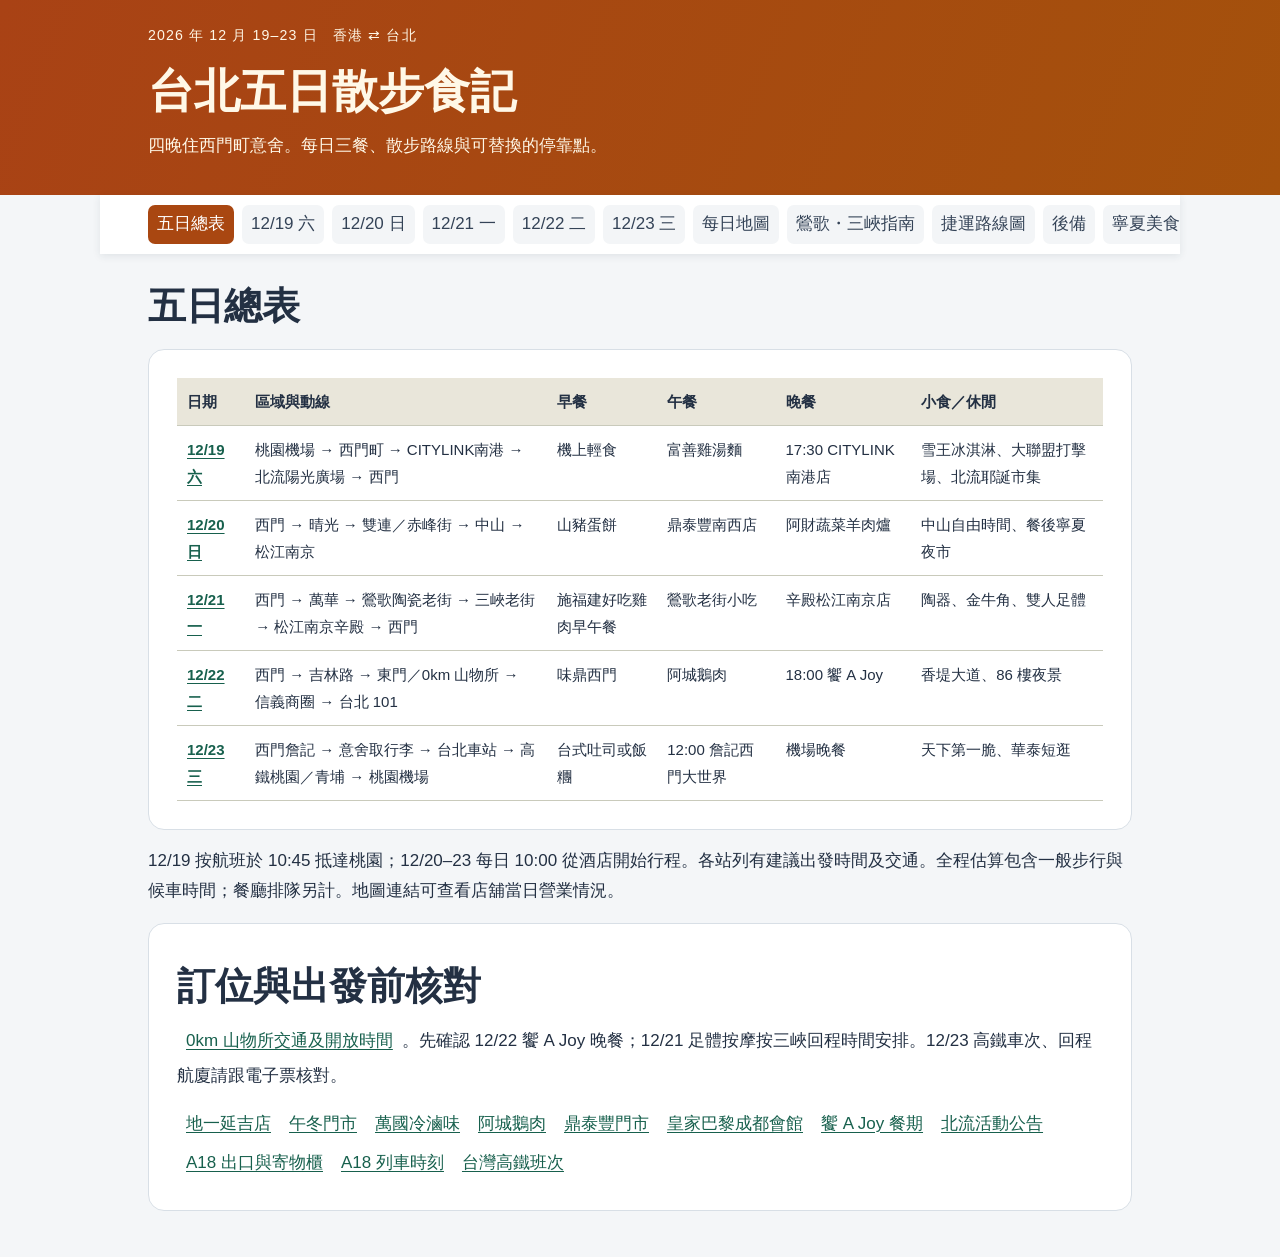
==== commit 8bd7c6dc: "Add separate Ningxia and Sanhe night market food guides with sources" ====
--- a/index.html
+++ b/index.html
@@ -6,7 +6,7 @@
 <a href="#d3">12/21 一</a>
 <a href="#d4">12/22 二</a>
 <a href="#d5">12/23 三</a>
-<a href="#map">每日地圖</a><a href="#oldstreets">鶯歌・三峽指南</a><a href="#metro">捷運路線圖</a><a href="#backup">後備</a></nav><main><h2 id="overview">五日總表</h2><div class="scroll"><table><thead><tr><th>日期</th><th>區域與動線</th><th>早餐</th><th>午餐</th><th>晚餐</th><th>小食／休閒</th></tr></thead><tbody>
+<a href="#map">每日地圖</a><a href="#oldstreets">鶯歌・三峽指南</a><a href="#metro">捷運路線圖</a><a href="#backup">後備</a><a href="ningxia.html">寧夏美食</a><a href="sanhe.html">三和美食</a></nav><main><h2 id="overview">五日總表</h2><div class="scroll"><table><thead><tr><th>日期</th><th>區域與動線</th><th>早餐</th><th>午餐</th><th>晚餐</th><th>小食／休閒</th></tr></thead><tbody>
 <tr><th><a href="#d1">12/19 六</a></th><td>桃園機場 → 西門町 → CITYLINK南港 → 北流陽光廣場 → 西門</td><td>機上輕食</td><td>富善雞湯麵</td><td>17:30 CITYLINK南港店</td><td>雪王冰淇淋、大聯盟打擊場、北流耶誕市集</td></tr>
 <tr><th><a href="#d2">12/20 日</a></th><td>西門 → 晴光 → 雙連／赤峰街 → 中山 → 松江南京</td><td>山豬蛋餅</td><td>鼎泰豐南西店</td><td>阿財蔬菜羊肉爐</td><td>中山自由時間、餐後寧夏夜市</td></tr>
 <tr><th><a href="#d3">12/21 一</a></th><td>西門 → 萬華 → 鶯歌陶瓷老街 → 三峽老街 → 松江南京辛殿 → 西門</td><td>施福建好吃雞肉早午餐</td><td>鶯歌老街小吃</td><td>辛殿松江南京店</td><td>陶器、金牛角、雙人足體</td></tr>
@@ -30,7 +30,7 @@
 <div class="stop"><div><span class="when">午餐後至 17:15</span><div class="area">中山站附近</div></div><div><h3>中山自由時間</h3><p>按午餐候位時間同體力，在附近飲杯咖啡或休息。</p></div></div>
 
 <div class="stop"><div><span class="when">17:15–20:30</span><div class="area">中山・長安東路</div></div><div><h3>阿財蔬菜羊肉爐</h3><p class="transit">17:15 從中山站附近步行約 15–25 分鐘到長安東路一段 58 號；四平街方向則從松江南京站步行前往。</p><p>目標 18:00 晚餐，冬季週末預留候位時間。兩人可先點小鍋菜心羊，再按胃口加麵線。餐後前往寧夏夜市。</p><div class="maps"><a href="https://www.google.com/maps/search/?api=1&amp;query=%E9%98%BF%E8%B2%A1%E8%94%AC%E8%8F%9C%E7%BE%8A%E8%82%89%E7%88%90%20%E9%95%B7%E5%AE%89%E6%9D%B1%E8%B7%AF%E4%B8%80%E6%AE%B558%E8%99%9F">↗ 阿財蔬菜羊肉爐 長安東路一段58號</a></div></div></div>
-<div class="stop"><div><span class="when">20:30–22:00</span><div class="area">大同・寧夏路</div></div><div><h3>寧夏夜市</h3><p class="transit"><strong>20:30 離開阿財</strong>　建議搭的士到寧夏夜市民生西路入口，約 10–20 分鐘。想散步可向西走，預留約 25–35 分鐘。</p><p>沿寧夏路慢慢逛，晚餐後兩人可分一兩款小食，例如芋丸、蚵仔煎或甜湯，按現場排隊情況選擇。</p><p class="transit"><strong>約 22:00 回酒店</strong>　搭的士到西門町意舍約 10–20 分鐘。搭捷運可步行到中山站，綠線往新店方向到西門，連步行及候車預留 25–40 分鐘。</p><div class="maps"><a href="https://www.google.com/maps/search/?api=1&amp;query=寧夏夜市民生西路入口">↗ 寧夏夜市</a></div></div></div>
+<div class="stop"><div><span class="when">20:30–22:00</span><div class="area">大同・寧夏路</div></div><div><h3>寧夏夜市</h3><p><a href="ningxia.html">查看寧夏夜市人氣美食與兩人點餐指南</a></p><p class="transit"><strong>20:30 離開阿財</strong>　建議搭的士到寧夏夜市民生西路入口，約 10–20 分鐘。想散步可向西走，預留約 25–35 分鐘。</p><p>沿寧夏路慢慢逛，晚餐後兩人可分一兩款小食，例如芋丸、蚵仔煎或甜湯，按現場排隊情況選擇。</p><p class="transit"><strong>約 22:00 回酒店</strong>　搭的士到西門町意舍約 10–20 分鐘。搭捷運可步行到中山站，綠線往新店方向到西門，連步行及候車預留 25–40 分鐘。</p><div class="maps"><a href="https://www.google.com/maps/search/?api=1&amp;query=寧夏夜市民生西路入口">↗ 寧夏夜市</a></div></div></div>
 <a href="#overview">↑ 返回五日總表</a></section>
 <section id="d3"><small>12 月 21 日・星期一</small><h2>鶯歌看陶器，三峽逛老街</h2><p><a href="#oldstreets">查看雙老街詳細玩法與交通</a></p><p class="route">西門 → 萬華 → 鶯歌陶瓷老街 → 三峽老街 → 松江南京辛殿 → 西門</p>
 <div class="stop"><div><span class="when">10:00–11:05</span><div class="area">萬華・環河南路</div></div><div><h3>施福建好吃雞肉</h3><p class="transit">10:00 從意舍步行約 15–20 分鐘，到環河南路一段 25 巷 4 號。</p><p>點白斬雞切盤、雞油飯和湯當早午餐，再從萬華站搭火車，省去折返台北車站。</p><div class="maps"><a href="https://www.google.com/maps/search/?api=1&amp;query=%E6%96%BD%E7%A6%8F%E5%BB%BA%E5%A5%BD%E5%90%83%E9%9B%9E%E8%82%89%20%E8%90%AC%E8%8F%AF">↗ 施福建好吃雞肉 萬華</a></div></div></div>
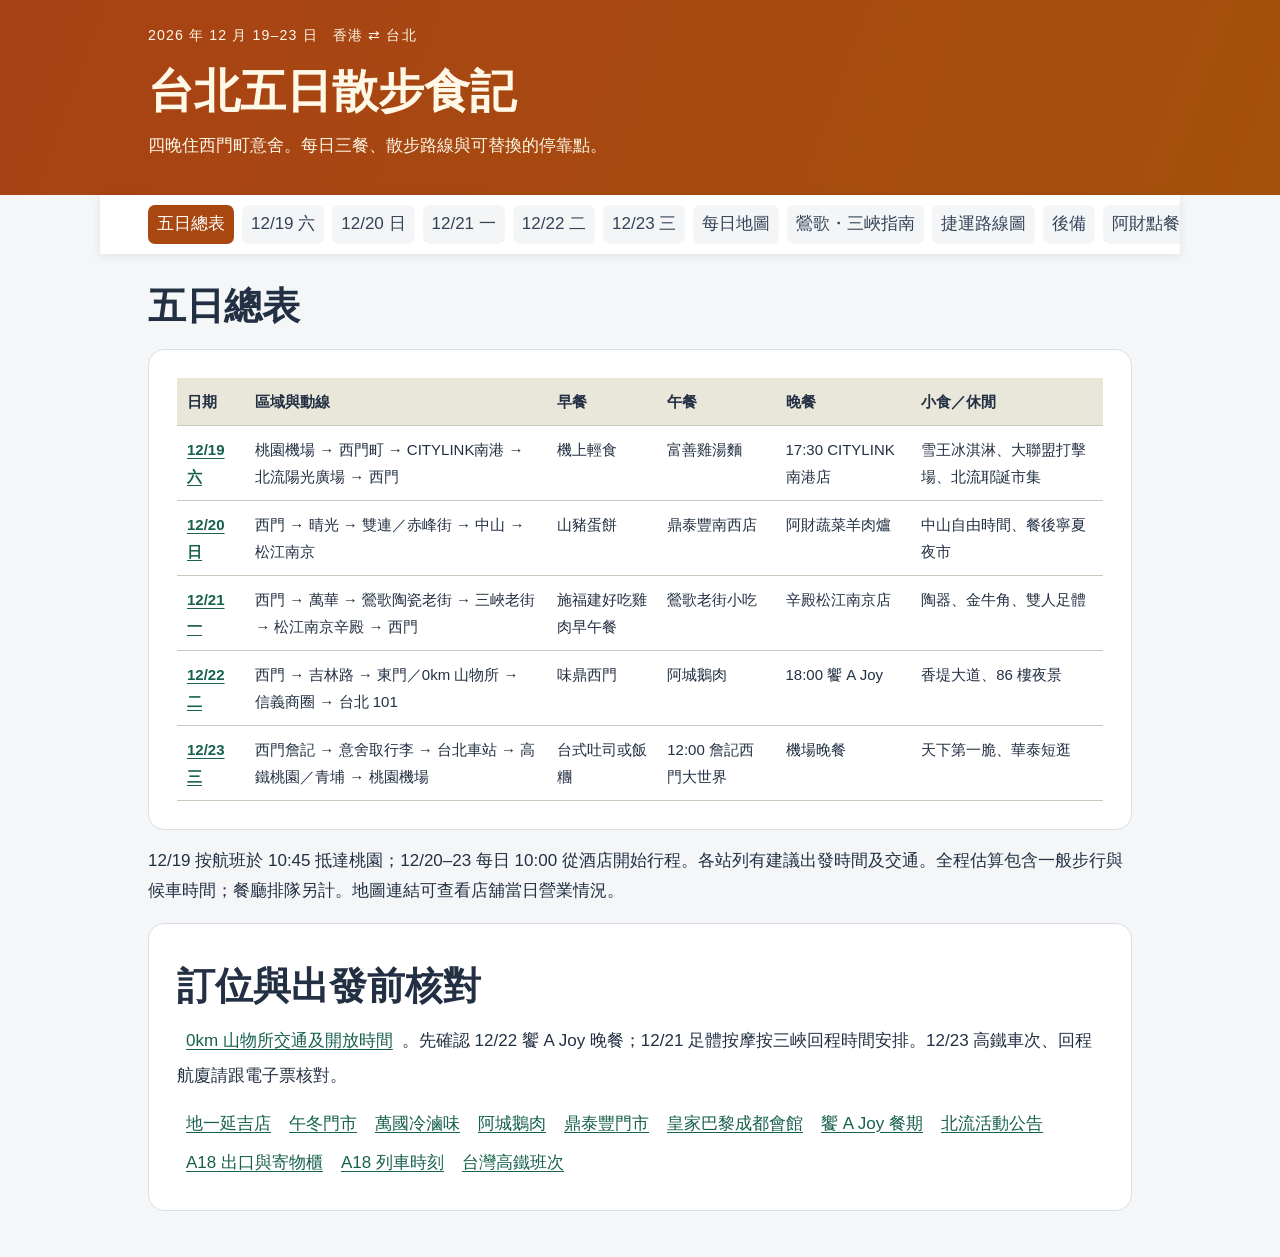
==== commit 6cf46d0c: "Add Acai lamb hotpot dish recommendations and two-person ordering guide" ====
--- a/index.html
+++ b/index.html
@@ -6,7 +6,7 @@
 <a href="#d3">12/21 一</a>
 <a href="#d4">12/22 二</a>
 <a href="#d5">12/23 三</a>
-<a href="#map">每日地圖</a><a href="#oldstreets">鶯歌・三峽指南</a><a href="#metro">捷運路線圖</a><a href="#backup">後備</a><a href="ningxia.html">寧夏美食</a><a href="sanhe.html">三和美食</a></nav><main><h2 id="overview">五日總表</h2><div class="scroll"><table><thead><tr><th>日期</th><th>區域與動線</th><th>早餐</th><th>午餐</th><th>晚餐</th><th>小食／休閒</th></tr></thead><tbody>
+<a href="#map">每日地圖</a><a href="#oldstreets">鶯歌・三峽指南</a><a href="#metro">捷運路線圖</a><a href="#backup">後備</a><a href="acai.html">阿財點餐</a><a href="ningxia.html">寧夏美食</a><a href="sanhe.html">三和美食</a></nav><main><h2 id="overview">五日總表</h2><div class="scroll"><table><thead><tr><th>日期</th><th>區域與動線</th><th>早餐</th><th>午餐</th><th>晚餐</th><th>小食／休閒</th></tr></thead><tbody>
 <tr><th><a href="#d1">12/19 六</a></th><td>桃園機場 → 西門町 → CITYLINK南港 → 北流陽光廣場 → 西門</td><td>機上輕食</td><td>富善雞湯麵</td><td>17:30 CITYLINK南港店</td><td>雪王冰淇淋、大聯盟打擊場、北流耶誕市集</td></tr>
 <tr><th><a href="#d2">12/20 日</a></th><td>西門 → 晴光 → 雙連／赤峰街 → 中山 → 松江南京</td><td>山豬蛋餅</td><td>鼎泰豐南西店</td><td>阿財蔬菜羊肉爐</td><td>中山自由時間、餐後寧夏夜市</td></tr>
 <tr><th><a href="#d3">12/21 一</a></th><td>西門 → 萬華 → 鶯歌陶瓷老街 → 三峽老街 → 松江南京辛殿 → 西門</td><td>施福建好吃雞肉早午餐</td><td>鶯歌老街小吃</td><td>辛殿松江南京店</td><td>陶器、金牛角、雙人足體</td></tr>
@@ -29,7 +29,7 @@
 <div class="stop"><div><span class="when">12:15–14:30</span><div class="area">中山・南京西路</div></div><div><h3>鼎泰豐南西店午餐</h3><p class="transit"><strong>12:15 到中山站</strong>　步行約 3–5 分鐘到南京西路 12 號新光三越南西店 1 館 B2，按現場指示取號。</p><p>週日預留候位及用餐時間，兩人可分小籠包、青菜及湯。</p><div class="maps"><a href="https://www.google.com/maps/search/?api=1&amp;query=%E9%BC%8E%E6%B3%B0%E8%B1%90%E5%8D%97%E8%A5%BF%E5%BA%97%20%E5%8F%B0%E5%8C%97%E5%8D%97%E4%BA%AC%E8%A5%BF%E8%B7%AF12%E8%99%9F">↗ 鼎泰豐南西店</a></div></div></div>
 <div class="stop"><div><span class="when">午餐後至 17:15</span><div class="area">中山站附近</div></div><div><h3>中山自由時間</h3><p>按午餐候位時間同體力，在附近飲杯咖啡或休息。</p></div></div>
 
-<div class="stop"><div><span class="when">17:15–20:30</span><div class="area">中山・長安東路</div></div><div><h3>阿財蔬菜羊肉爐</h3><p class="transit">17:15 從中山站附近步行約 15–25 分鐘到長安東路一段 58 號；四平街方向則從松江南京站步行前往。</p><p>目標 18:00 晚餐，冬季週末預留候位時間。兩人可先點小鍋菜心羊，再按胃口加麵線。餐後前往寧夏夜市。</p><div class="maps"><a href="https://www.google.com/maps/search/?api=1&amp;query=%E9%98%BF%E8%B2%A1%E8%94%AC%E8%8F%9C%E7%BE%8A%E8%82%89%E7%88%90%20%E9%95%B7%E5%AE%89%E6%9D%B1%E8%B7%AF%E4%B8%80%E6%AE%B558%E8%99%9F">↗ 阿財蔬菜羊肉爐 長安東路一段58號</a></div></div></div>
+<div class="stop"><div><span class="when">17:15–20:30</span><div class="area">中山・長安東路</div></div><div><h3>阿財蔬菜羊肉爐</h3><p><a href="acai.html">查看人氣菜式與兩人點餐指南</a></p><p class="transit">17:15 從中山站附近步行約 15–25 分鐘到長安東路一段 58 號；四平街方向則從松江南京站步行前往。</p><p>目標 18:00 晚餐，冬季週末預留候位時間。兩人可先點小鍋菜心羊，再按胃口加麵線。餐後前往寧夏夜市。</p><div class="maps"><a href="https://www.google.com/maps/search/?api=1&amp;query=%E9%98%BF%E8%B2%A1%E8%94%AC%E8%8F%9C%E7%BE%8A%E8%82%89%E7%88%90%20%E9%95%B7%E5%AE%89%E6%9D%B1%E8%B7%AF%E4%B8%80%E6%AE%B558%E8%99%9F">↗ 阿財蔬菜羊肉爐 長安東路一段58號</a></div></div></div>
 <div class="stop"><div><span class="when">20:30–22:00</span><div class="area">大同・寧夏路</div></div><div><h3>寧夏夜市</h3><p><a href="ningxia.html">查看寧夏夜市人氣美食與兩人點餐指南</a></p><p class="transit"><strong>20:30 離開阿財</strong>　建議搭的士到寧夏夜市民生西路入口，約 10–20 分鐘。想散步可向西走，預留約 25–35 分鐘。</p><p>沿寧夏路慢慢逛，晚餐後兩人可分一兩款小食，例如芋丸、蚵仔煎或甜湯，按現場排隊情況選擇。</p><p class="transit"><strong>約 22:00 回酒店</strong>　搭的士到西門町意舍約 10–20 分鐘。搭捷運可步行到中山站，綠線往新店方向到西門，連步行及候車預留 25–40 分鐘。</p><div class="maps"><a href="https://www.google.com/maps/search/?api=1&amp;query=寧夏夜市民生西路入口">↗ 寧夏夜市</a></div></div></div>
 <a href="#overview">↑ 返回五日總表</a></section>
 <section id="d3"><small>12 月 21 日・星期一</small><h2>鶯歌看陶器，三峽逛老街</h2><p><a href="#oldstreets">查看雙老街詳細玩法與交通</a></p><p class="route">西門 → 萬華 → 鶯歌陶瓷老街 → 三峽老街 → 松江南京辛殿 → 西門</p>
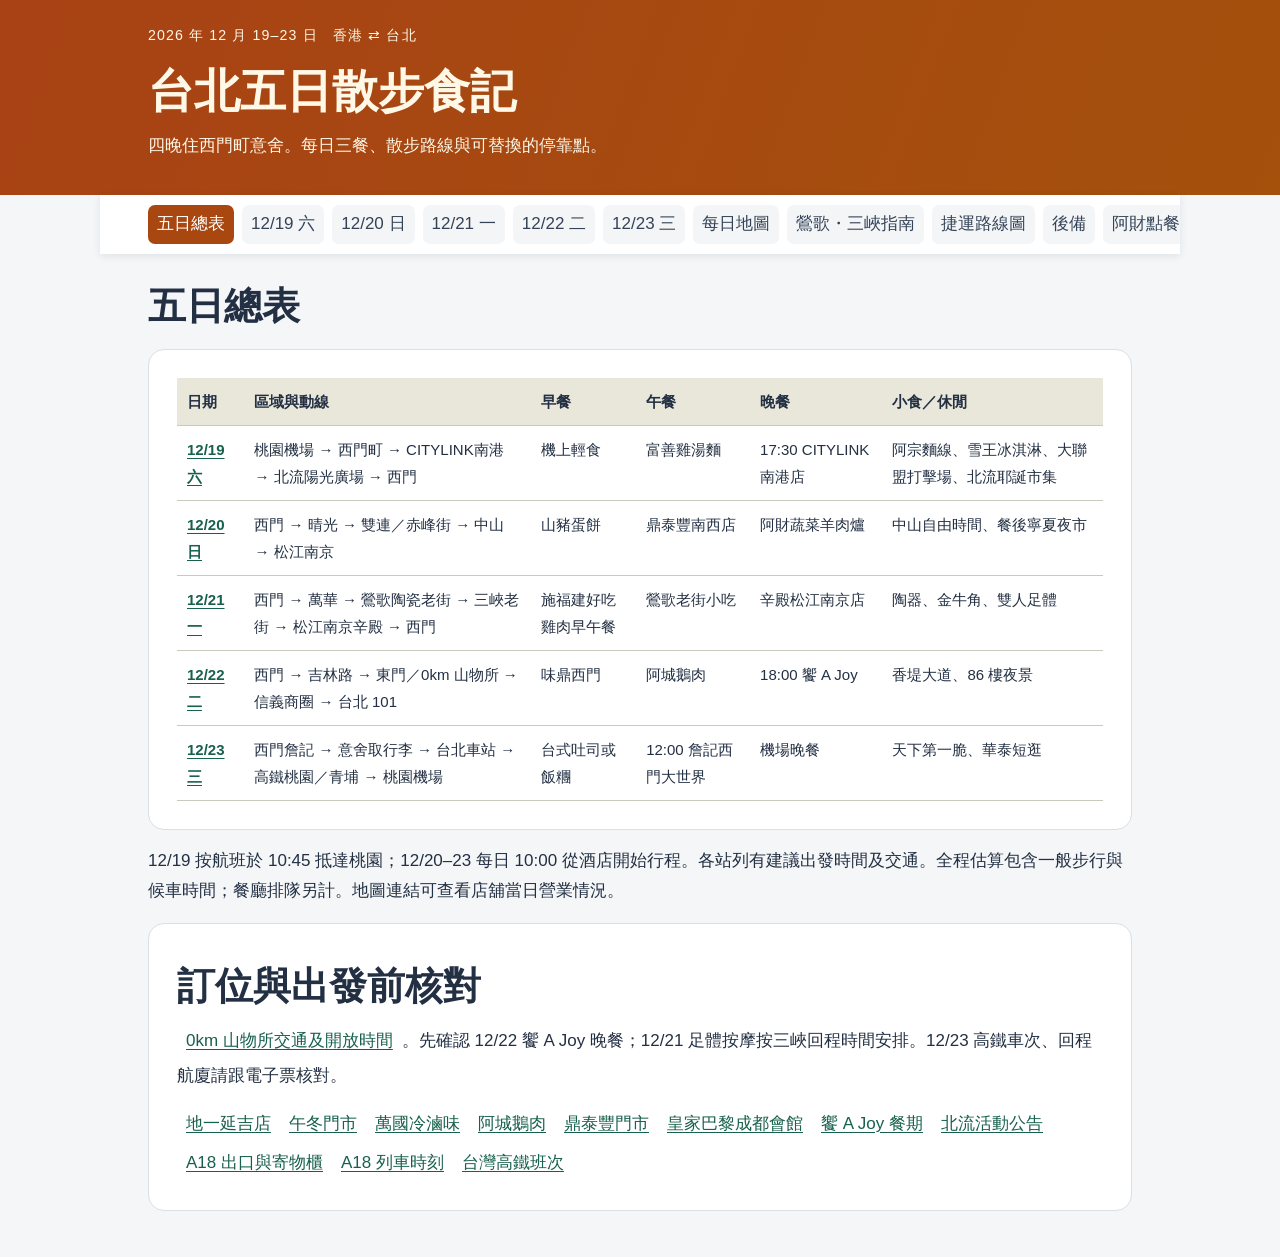
==== commit c4ffd143: "Add Ay Chung rice noodles after arrival day lunch" ====
--- a/index.html
+++ b/index.html
@@ -6,8 +6,8 @@
 <a href="#d3">12/21 一</a>
 <a href="#d4">12/22 二</a>
 <a href="#d5">12/23 三</a>
-<a href="#map">每日地圖</a><a href="#oldstreets">鶯歌・三峽指南</a><a href="#metro">捷運路線圖</a><a href="#backup">後備</a><a href="acai.html">阿財點餐</a><a href="ningxia.html">寧夏美食</a><a href="sanhe.html">三和美食</a></nav><main><h2 id="overview">五日總表</h2><div class="scroll"><table><thead><tr><th>日期</th><th>區域與動線</th><th>早餐</th><th>午餐</th><th>晚餐</th><th>小食／休閒</th></tr></thead><tbody>
-<tr><th><a href="#d1">12/19 六</a></th><td>桃園機場 → 西門町 → CITYLINK南港 → 北流陽光廣場 → 西門</td><td>機上輕食</td><td>富善雞湯麵</td><td>17:30 CITYLINK南港店</td><td>雪王冰淇淋、大聯盟打擊場、北流耶誕市集</td></tr>
+<a href="#map">每日地圖</a><a href="#oldstreets">鶯歌・三峽指南</a><a href="#metro">捷運路線圖</a><a href="#backup">後備</a><a href="acai.html">阿財點餐</a><a href="ajoy.html">饗 A Joy 美食</a><a href="ningxia.html">寧夏美食</a><a href="sanhe.html">三和美食</a></nav><main><h2 id="overview">五日總表</h2><div class="scroll"><table><thead><tr><th>日期</th><th>區域與動線</th><th>早餐</th><th>午餐</th><th>晚餐</th><th>小食／休閒</th></tr></thead><tbody>
+<tr><th><a href="#d1">12/19 六</a></th><td>桃園機場 → 西門町 → CITYLINK南港 → 北流陽光廣場 → 西門</td><td>機上輕食</td><td>富善雞湯麵</td><td>17:30 CITYLINK南港店</td><td>阿宗麵線、雪王冰淇淋、大聯盟打擊場、北流耶誕市集</td></tr>
 <tr><th><a href="#d2">12/20 日</a></th><td>西門 → 晴光 → 雙連／赤峰街 → 中山 → 松江南京</td><td>山豬蛋餅</td><td>鼎泰豐南西店</td><td>阿財蔬菜羊肉爐</td><td>中山自由時間、餐後寧夏夜市</td></tr>
 <tr><th><a href="#d3">12/21 一</a></th><td>西門 → 萬華 → 鶯歌陶瓷老街 → 三峽老街 → 松江南京辛殿 → 西門</td><td>施福建好吃雞肉早午餐</td><td>鶯歌老街小吃</td><td>辛殿松江南京店</td><td>陶器、金牛角、雙人足體</td></tr>
 <tr><th><a href="#d4">12/22 二</a></th><td>西門 → 吉林路 → 東門／0km 山物所 → 信義商圈 → 台北 101</td><td>味鼎西門</td><td>阿城鵝肉</td><td>18:00 饗 A Joy</td><td>香堤大道、86 樓夜景</td></tr>
@@ -15,9 +15,10 @@
 </tbody></table></div><p>12/19 按航班於 10:45 抵達桃園；12/20–23 每日 10:00 從酒店開始行程。各站列有建議出發時間及交通。全程估算包含一般步行與候車時間；餐廳排隊另計。地圖連結可查看店舖當日營業情況。</p>
 <section id="d1"><small>12 月 19 日・星期六</small><h2>西門町打棒球，南港晚餐與北流耶誕小鎮</h2><p class="route">桃園機場 → 西門町 → CITYLINK南港 → 北流陽光廣場 → 西門</p>
 <div class="stop"><div><span class="when">10:45–13:00</span><div class="area">桃園 → 西門</div></div><div><h3>抵台、寄行李</h3><p class="transit"><strong>10:45 落機</strong>　入境及取行李預留 45–75 分鐘。到 A12／A13 搭機捷直達車至 A1，車程約 35／39 分鐘；再搭的士往意舍。連候車及步行，從機場車站到酒店預留 65–90 分鐘。若遲過 13:00 到酒店，順延午餐及縮短散步。</p><p>早餐在機上解決，入境後若肚餓可買飯糰。從抵達航廈搭機場捷運往 A1 台北車站；拖大行李可直接轉的士到意舍。先寄存，按酒店通知取房。</p><div class="maps"><a href="https://www.google.com/maps/search/?api=1&amp;query=%E5%8F%B0%E5%8C%97%E8%A5%BF%E9%96%80%E7%94%BA%E6%84%8F%E8%88%8D%E9%85%92%E5%BA%97">↗ 台北西門町意舍酒店</a> </div></div></div>
-<div class="stop"><div><span class="when">13:00–14:00</span><div class="area">萬華・昆明街</div></div><div><h3>富善雞湯麵</h3><p class="transit">13:00 從意舍出發｜步行到昆明街富善約 5–10 分鐘。</p><p>在酒店附近吃第一餐。兩人可各點雞湯麵，配一碟青菜；若入境較慢，保留午餐，可縮短雪王停留時間。</p><div class="maps"><a href="https://www.google.com/maps/search/?api=1&amp;query=%E5%AF%8C%E5%96%84%E9%9B%9E%E6%B9%AF%E9%BA%B5%E8%88%96%20%E6%98%86%E6%98%8E%E5%BA%97">↗ 富善雞湯麵舖 昆明店</a> </div></div></div>
-<div class="stop"><div><span class="when">14:00–14:30</span><div class="area">中正・武昌街</div></div><div><h3>雪王冰淇淋</h3><p class="transit"><strong>14:00 離開富善</strong>　步行約 10–15 分鐘到雪王。</p><p>兩人可分一球，想試鹹味可先問當日口味。</p><div class="maps"><a href="https://www.google.com/maps/search/?api=1&amp;query=%E9%9B%AA%E7%8E%8B%E5%86%B0%E6%B7%87%E6%B7%8B">↗ 雪王冰淇淋</a></div></div></div>
-<div class="stop"><div><span class="when">14:45–16:15</span><div class="area">萬華・西門町</div></div><div><h3>大聯盟棒壘球打擊場</h3><p class="transit"><strong>14:30 離開雪王</strong>　步行約 10–15 分鐘到峨眉街 52 號，乘電梯上 8 樓。</p><p>預留 90 分鐘輪流試打棒球或壘球，亦可玩九宮格投球。當日開放時間及場次以店方公告為準。</p><div class="maps"><a href="https://www.google.com/maps/search/?api=1&amp;query=%E5%A4%A7%E8%81%AF%E7%9B%9F%E6%A3%92%E5%A3%98%E7%90%83%E6%89%93%E6%93%8A%E5%A0%B4%20%E5%8F%B0%E5%8C%97%E5%B8%82%E8%90%AC%E8%8F%AF%E5%8D%80%E5%B3%A8%E7%9C%89%E8%A1%9752%E8%99%9F8%E6%A8%93">↗ 大聯盟棒壘球打擊場（峨眉街 52 號 8 樓）</a></div></div></div>
+<div class="stop"><div><span class="when">13:00–13:50</span><div class="area">萬華・昆明街</div></div><div><h3>富善雞湯麵</h3><p class="transit">13:00 從意舍出發｜步行到昆明街富善約 5–10 分鐘。</p><p>在酒店附近吃第一餐。兩人可各點雞湯麵，配一碟青菜；若入境較慢，保留午餐，可縮短雪王停留時間。</p><div class="maps"><a href="https://www.google.com/maps/search/?api=1&amp;query=%E5%AF%8C%E5%96%84%E9%9B%9E%E6%B9%AF%E9%BA%B5%E8%88%96%20%E6%98%86%E6%98%8E%E5%BA%97">↗ 富善雞湯麵舖 昆明店</a> </div></div></div>
+<div class="stop"><div><span class="when">13:50–14:15</span><div class="area">萬華・峨眉街</div></div><div><h3>阿宗麵線</h3><p class="transit"><strong>13:50 離開富善</strong>　步行約 8–12 分鐘到峨眉街 8 之 1 號。</p><p>午餐後兩人分一小碗大腸麵線，蒜泥、辣椒及烏醋按喜好加。</p><div class="maps"><a href="https://www.google.com/maps/search/?api=1&amp;query=阿宗麵線西門町">↗ 阿宗麵線西門店</a></div></div></div>
+<div class="stop"><div><span class="when">14:15–14:35</span><div class="area">中正・武昌街</div></div><div><h3>雪王冰淇淋</h3><p class="transit"><strong>14:15 離開阿宗</strong>　步行約 8–12 分鐘到雪王。</p><p>兩人可分一球，想試鹹味可先問當日口味。</p><div class="maps"><a href="https://www.google.com/maps/search/?api=1&amp;query=%E9%9B%AA%E7%8E%8B%E5%86%B0%E6%B7%87%E6%B7%8B">↗ 雪王冰淇淋</a></div></div></div>
+<div class="stop"><div><span class="when">14:45–16:15</span><div class="area">萬華・西門町</div></div><div><h3>大聯盟棒壘球打擊場</h3><p class="transit"><strong>14:35 離開雪王</strong>　步行約 10–15 分鐘到峨眉街 52 號，乘電梯上 8 樓。</p><p>預留 90 分鐘輪流試打棒球或壘球，亦可玩九宮格投球。當日開放時間及場次以店方公告為準。</p><div class="maps"><a href="https://www.google.com/maps/search/?api=1&amp;query=%E5%A4%A7%E8%81%AF%E7%9B%9F%E6%A3%92%E5%A3%98%E7%90%83%E6%89%93%E6%93%8A%E5%A0%B4%20%E5%8F%B0%E5%8C%97%E5%B8%82%E8%90%AC%E8%8F%AF%E5%8D%80%E5%B3%A8%E7%9C%89%E8%A1%9752%E8%99%9F8%E6%A8%93">↗ 大聯盟棒壘球打擊場（峨眉街 52 號 8 樓）</a></div></div></div>
 <div class="stop"><div><span class="when">16:15–17:30</span><div class="area">西門 → 南港</div></div><div><h3>回房小休，再搭捷運去南港</h3><p class="transit">16:15 離開打擊場，步行約 5–10 分鐘回意舍。約 16:40 出發往西門站，搭板南線往南港展覽館方向至南港站，連步行及候車預留 40–50 分鐘。</p><p>先回酒店辦入住、放低物品，再出發。CITYLINK 與南港車站相連，抵站後按商場指示前往。</p><div class="maps"><a href="https://www.google.com/maps/search/?api=1&amp;query=CITYLINK%E5%8D%97%E6%B8%AF%E5%BA%97">↗ CITYLINK南港店</a></div></div></div>
 <div class="stop"><div><span class="when">17:30–18:30</span><div class="area">南港・CITYLINK</div></div><div><h3>CITYLINK 南港店早晚餐</h3><p class="transit">南港站出閘後步行約 5–10 分鐘進入商場餐飲樓層。</p><p>約一小時吃早晚餐，餐廳待選；若與朋友同行，可直接約在商場會合。想快食可選美食街，留時間逛市集。</p><div class="maps"><a href="https://www.google.com/maps/search/?api=1&amp;query=CITYLINK%E5%8D%97%E6%B8%AF%E5%BA%97">↗ CITYLINK南港店</a></div></div></div>
 <div class="stop"><div><span class="when">18:30–21:00</span><div class="area">南港・北流陽光廣場</div></div><div><h3>北流耶誕小鎮</h3><p class="transit">18:30 離開 CITYLINK，步行到臺北流行音樂中心陽光廣場，預留約 15–20 分鐘。按當日入口指示入場。</p><p>按你提供的活動資料，2026 市集於 12/19（六）及 12/20（日）13:00–22:00 在陽光廣場舉行。預留約兩小時逛文創、美食餐車與園區，演出時間及入場安排按主辦公布。</p><div class="maps"><a href="https://www.google.com/maps/search/?api=1&amp;query=%E8%87%BA%E5%8C%97%E6%B5%81%E8%A1%8C%E9%9F%B3%E6%A8%82%E4%B8%AD%E5%BF%83%20%E9%99%BD%E5%85%89%E5%BB%A3%E5%A0%B4">↗ 臺北流行音樂中心 陽光廣場</a></div></div></div>
@@ -48,7 +49,7 @@
 <div class="stop"><div><span class="when">13:15–15:10</span><div class="area">大安・東門</div></div><div><h3>0km 山物所</h3><p class="transit"><strong>13:15 離開阿城</strong>　步行到行天宮站，搭橘線往南勢角方向直達東門，由 5 號出口再走約 10 分鐘。全程約 25–35 分鐘。</p><p>由 5 號出口步行約 10 分鐘，到金山南路二段 203 巷 21 號。預留約 50 分鐘看山林課木造宿舍、逛選品店，各棟 12 月開放安排以園方公告為準。</p><div class="maps"><a href="https://www.google.com/maps/search/?api=1&amp;query=0km%E5%B1%B1%E7%89%A9%E6%89%80%20%E5%8F%B0%E5%8C%97">↗ 0km山物所 台北</a></div></div></div>
 
 <div class="stop"><div><span class="when">15:10–17:00</span><div class="area">信義・香堤大道</div></div><div><h3>百貨連廊、拍照與咖啡</h3><p class="transit"><strong>15:10 離開山物所</strong>　步行回東門站，搭紅線往象山至台北101／世貿站，再步行到香堤大道，全程約 35–50 分鐘。</p><p>由 101 向信義新天地及香堤大道散步，回程拍 101 街景。下午安排一段坐下休息的時間；雨天走百貨及連廊。聖誕樹位置與亮燈時間按當季公告。</p><div class="maps"><a href="https://www.google.com/maps/search/?api=1&amp;query=%E9%A6%99%E5%A0%A4%E5%A4%A7%E9%81%93%20%E5%8F%B0%E5%8C%97">↗ 香堤大道 台北</a> </div></div></div>
-<div class="stop"><div><span class="when">17:15–21:30</span><div class="area">信義・台北 101</div></div><div><h3>18:00 饗 A Joy 晚餐</h3><p class="transit"><strong>17:00 從香堤大道折返</strong>　步行往台北 101 辦公大樓入口約 10–20 分鐘，目標 17:20 前到一樓，預留報到及上樓時間。以訂位通知為準。</p><p>先回信義路五段 7 號辦公大樓入口，按訂位通知到指定櫃檯報到及搭電梯。86 樓用餐，天氣許可可看盆地夜景。餐廳官方晚餐時段為 18:00–21:30；訂位仍須自行確認。</p><div class="maps"><a href="https://www.google.com/maps/search/?api=1&amp;query=%E9%A5%97%20A%20Joy%20%E5%8F%B0%E5%8C%97101">↗ 饗 A Joy 台北101</a> </div></div></div>
+<div class="stop"><div><span class="when">17:15–21:30</span><div class="area">信義・台北 101</div></div><div><h3>18:00 饗 A Joy 晚餐</h3><p><a href="ajoy.html">查看人氣必食清單與取餐次序</a></p><p class="transit"><strong>17:00 從香堤大道折返</strong>　步行往台北 101 辦公大樓入口約 10–20 分鐘，目標 17:20 前到一樓，預留報到及上樓時間。以訂位通知為準。</p><p>先回信義路五段 7 號辦公大樓入口，按訂位通知到指定櫃檯報到及搭電梯。86 樓用餐，天氣許可可看盆地夜景。餐廳官方晚餐時段為 18:00–21:30；訂位仍須自行確認。</p><div class="maps"><a href="https://www.google.com/maps/search/?api=1&amp;query=%E9%A5%97%20A%20Joy%20%E5%8F%B0%E5%8C%97101">↗ 饗 A Joy 台北101</a> </div></div></div>
 <div class="stop"><div><span class="when">餐後</span><div class="area">信義 → 西門</div></div><div><h3>預留整晚給晚餐</h3><p class="transit"><strong>餐後約 21:30</strong>　台北101／世貿站搭紅線到台北車站，轉板南線一站到西門，再步行回意舍。全程約 35–50 分鐘。</p><p>用餐後直接回酒店休息。</p><div class="maps"><a href="https://www.google.com/maps/search/?api=1&amp;query=%E8%87%BA%E5%8C%97%E6%B5%81%E8%A1%8C%E9%9F%B3%E6%A8%82%E4%B8%AD%E5%BF%83">↗ 臺北流行音樂中心</a> </div></div></div>
 <a href="#overview">↑ 返回五日總表</a></section>
 <section id="d5"><small>12 月 23 日・星期三</small><h2>中午詹記火鍋，下午逛華泰</h2><p class="route">西門詹記 → 意舍取行李 → 台北車站 → 高鐵桃園／青埔 → 桃園機場</p>
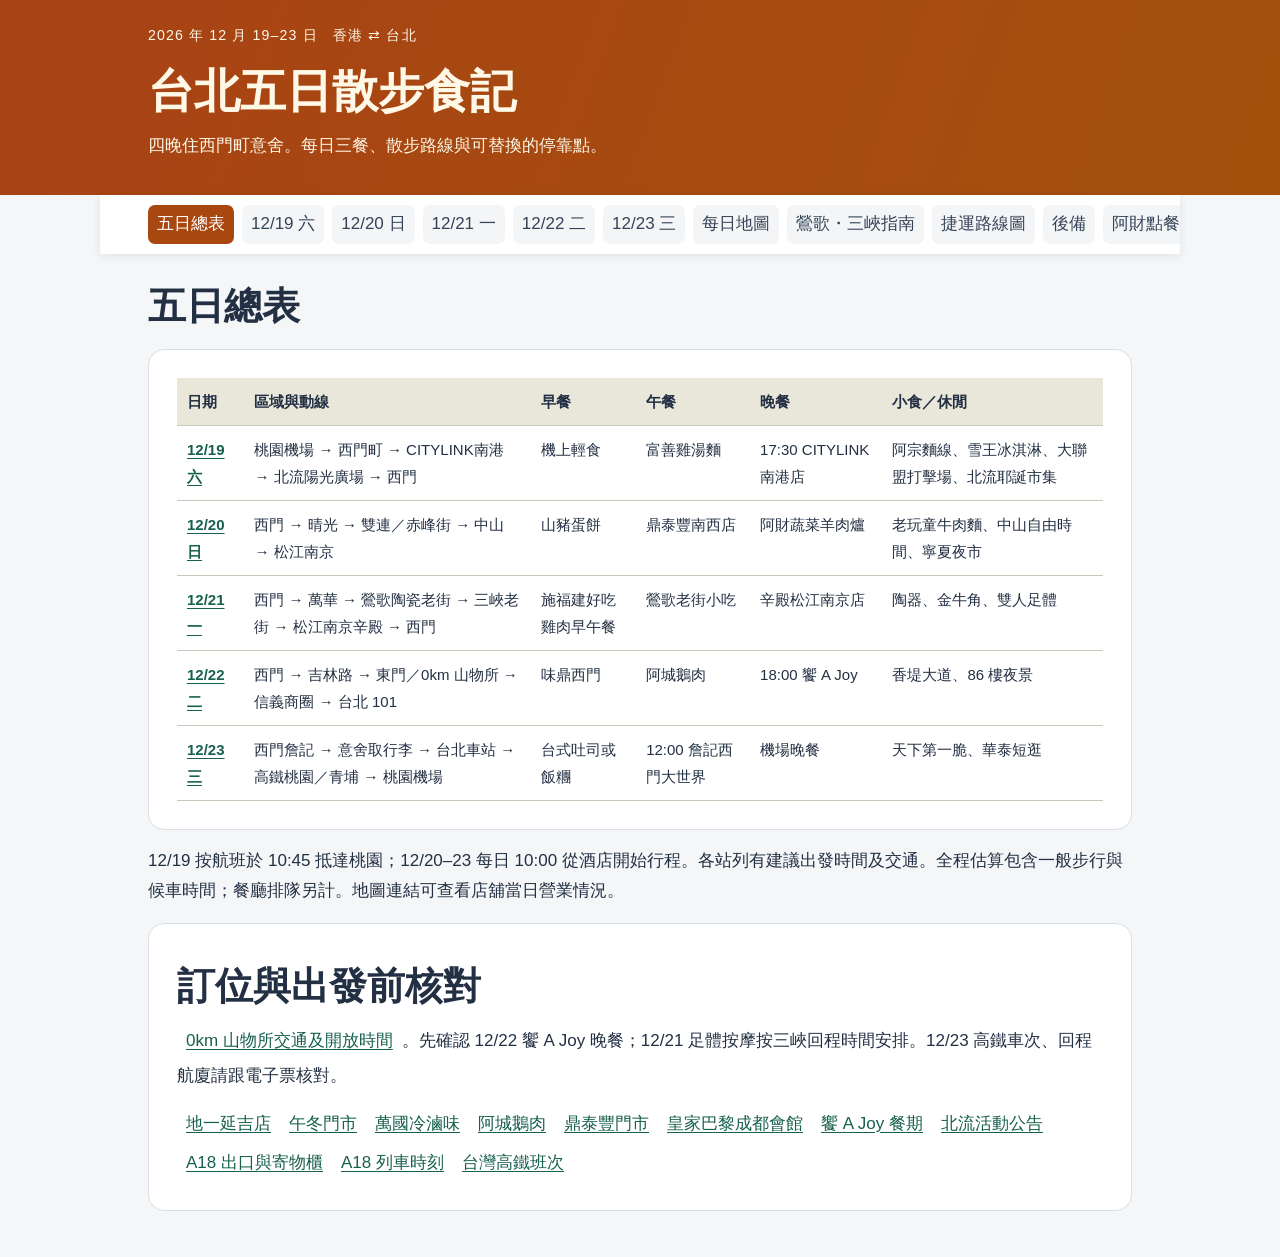
==== commit c4a187a9: "Add Old School Club Zhongshan noodles after day two lunch" ====
--- a/index.html
+++ b/index.html
@@ -8,7 +8,7 @@
 <a href="#d5">12/23 三</a>
 <a href="#map">每日地圖</a><a href="#oldstreets">鶯歌・三峽指南</a><a href="#metro">捷運路線圖</a><a href="#backup">後備</a><a href="acai.html">阿財點餐</a><a href="ajoy.html">饗 A Joy 美食</a><a href="ningxia.html">寧夏美食</a><a href="sanhe.html">三和美食</a></nav><main><h2 id="overview">五日總表</h2><div class="scroll"><table><thead><tr><th>日期</th><th>區域與動線</th><th>早餐</th><th>午餐</th><th>晚餐</th><th>小食／休閒</th></tr></thead><tbody>
 <tr><th><a href="#d1">12/19 六</a></th><td>桃園機場 → 西門町 → CITYLINK南港 → 北流陽光廣場 → 西門</td><td>機上輕食</td><td>富善雞湯麵</td><td>17:30 CITYLINK南港店</td><td>阿宗麵線、雪王冰淇淋、大聯盟打擊場、北流耶誕市集</td></tr>
-<tr><th><a href="#d2">12/20 日</a></th><td>西門 → 晴光 → 雙連／赤峰街 → 中山 → 松江南京</td><td>山豬蛋餅</td><td>鼎泰豐南西店</td><td>阿財蔬菜羊肉爐</td><td>中山自由時間、餐後寧夏夜市</td></tr>
+<tr><th><a href="#d2">12/20 日</a></th><td>西門 → 晴光 → 雙連／赤峰街 → 中山 → 松江南京</td><td>山豬蛋餅</td><td>鼎泰豐南西店</td><td>阿財蔬菜羊肉爐</td><td>老玩童牛肉麵、中山自由時間、寧夏夜市</td></tr>
 <tr><th><a href="#d3">12/21 一</a></th><td>西門 → 萬華 → 鶯歌陶瓷老街 → 三峽老街 → 松江南京辛殿 → 西門</td><td>施福建好吃雞肉早午餐</td><td>鶯歌老街小吃</td><td>辛殿松江南京店</td><td>陶器、金牛角、雙人足體</td></tr>
 <tr><th><a href="#d4">12/22 二</a></th><td>西門 → 吉林路 → 東門／0km 山物所 → 信義商圈 → 台北 101</td><td>味鼎西門</td><td>阿城鵝肉</td><td>18:00 饗 A Joy</td><td>香堤大道、86 樓夜景</td></tr>
 <tr><th><a href="#d5">12/23 三</a></th><td>西門詹記 → 意舍取行李 → 台北車站 → 高鐵桃園／青埔 → 桃園機場</td><td>台式吐司或飯糰</td><td>12:00 詹記西門大世界</td><td>機場晚餐</td><td>天下第一脆、華泰短逛</td></tr>
@@ -28,7 +28,8 @@
 <div class="stop"><div><span class="when">11:05–12:15</span><div class="area">大同・中山／雙連</div></div><div><h3>赤峰街與心中山線形公園</h3><p class="transit"><strong>11:05 離開晴光市場</strong>　步行到民權西路站，搭紅線往象山方向一站至雙連，連步行及候車約 15–25 分鐘。</p><p>從雙連沿赤峰街向南走，再經心中山線形公園到中山站，留約 45 分鐘慢慢逛。若禾沐雪花冰已開門，可沿途分一份。</p><div class="maps"><a href="https://www.google.com/maps/search/?api=1&amp;query=%E5%BF%83%E4%B8%AD%E5%B1%B1%E7%B7%9A%E5%BD%A2%E5%85%AC%E5%9C%92">↗ 心中山線形公園</a></div></div></div>
 
 <div class="stop"><div><span class="when">12:15–14:30</span><div class="area">中山・南京西路</div></div><div><h3>鼎泰豐南西店午餐</h3><p class="transit"><strong>12:15 到中山站</strong>　步行約 3–5 分鐘到南京西路 12 號新光三越南西店 1 館 B2，按現場指示取號。</p><p>週日預留候位及用餐時間，兩人可分小籠包、青菜及湯。</p><div class="maps"><a href="https://www.google.com/maps/search/?api=1&amp;query=%E9%BC%8E%E6%B3%B0%E8%B1%90%E5%8D%97%E8%A5%BF%E5%BA%97%20%E5%8F%B0%E5%8C%97%E5%8D%97%E4%BA%AC%E8%A5%BF%E8%B7%AF12%E8%99%9F">↗ 鼎泰豐南西店</a></div></div></div>
-<div class="stop"><div><span class="when">午餐後至 17:15</span><div class="area">中山站附近</div></div><div><h3>中山自由時間</h3><p>按午餐候位時間同體力，在附近飲杯咖啡或休息。</p></div></div>
+<div class="stop"><div><span class="when">14:30–15:30</span><div class="area">中山區・中山店</div></div><div><h3>老玩童過份牛肉麵（中山店）</h3><p class="transit"><strong>鼎泰豐午餐後出發</strong>　按店家地圖導航前往；暫預留 20–30 分鐘交通及約 30 分鐘用餐，確切地址及當日營業時間待核對。</p><p>安排在鼎泰豐之後試牛肉麵。共食及最低消費請先問店員，按胃口點餐。</p><div class="maps"><a href="https://www.google.com/search?kgmid=%2Fg%2F11z2cgrf1j">↗ 老玩童中山店資料</a> <a href="https://www.google.com/maps/search/?api=1&amp;query=老玩童過份牛肉麵中山店">Google Maps</a></div></div></div>
+<div class="stop"><div><span class="when">15:30–17:15</span><div class="area">中山站附近</div></div><div><h3>中山自由時間</h3><p>按午餐候位時間同體力，在附近飲杯咖啡或休息。</p></div></div>
 
 <div class="stop"><div><span class="when">17:15–20:30</span><div class="area">中山・長安東路</div></div><div><h3>阿財蔬菜羊肉爐</h3><p><a href="acai.html">查看人氣菜式與兩人點餐指南</a></p><p class="transit">17:15 從中山站附近步行約 15–25 分鐘到長安東路一段 58 號；四平街方向則從松江南京站步行前往。</p><p>目標 18:00 晚餐，冬季週末預留候位時間。兩人可先點小鍋菜心羊，再按胃口加麵線。餐後前往寧夏夜市。</p><div class="maps"><a href="https://www.google.com/maps/search/?api=1&amp;query=%E9%98%BF%E8%B2%A1%E8%94%AC%E8%8F%9C%E7%BE%8A%E8%82%89%E7%88%90%20%E9%95%B7%E5%AE%89%E6%9D%B1%E8%B7%AF%E4%B8%80%E6%AE%B558%E8%99%9F">↗ 阿財蔬菜羊肉爐 長安東路一段58號</a></div></div></div>
 <div class="stop"><div><span class="when">20:30–22:00</span><div class="area">大同・寧夏路</div></div><div><h3>寧夏夜市</h3><p><a href="ningxia.html">查看寧夏夜市人氣美食與兩人點餐指南</a></p><p class="transit"><strong>20:30 離開阿財</strong>　建議搭的士到寧夏夜市民生西路入口，約 10–20 分鐘。想散步可向西走，預留約 25–35 分鐘。</p><p>沿寧夏路慢慢逛，晚餐後兩人可分一兩款小食，例如芋丸、蚵仔煎或甜湯，按現場排隊情況選擇。</p><p class="transit"><strong>約 22:00 回酒店</strong>　搭的士到西門町意舍約 10–20 分鐘。搭捷運可步行到中山站，綠線往新店方向到西門，連步行及候車預留 25–40 分鐘。</p><div class="maps"><a href="https://www.google.com/maps/search/?api=1&amp;query=寧夏夜市民生西路入口">↗ 寧夏夜市</a></div></div></div>
